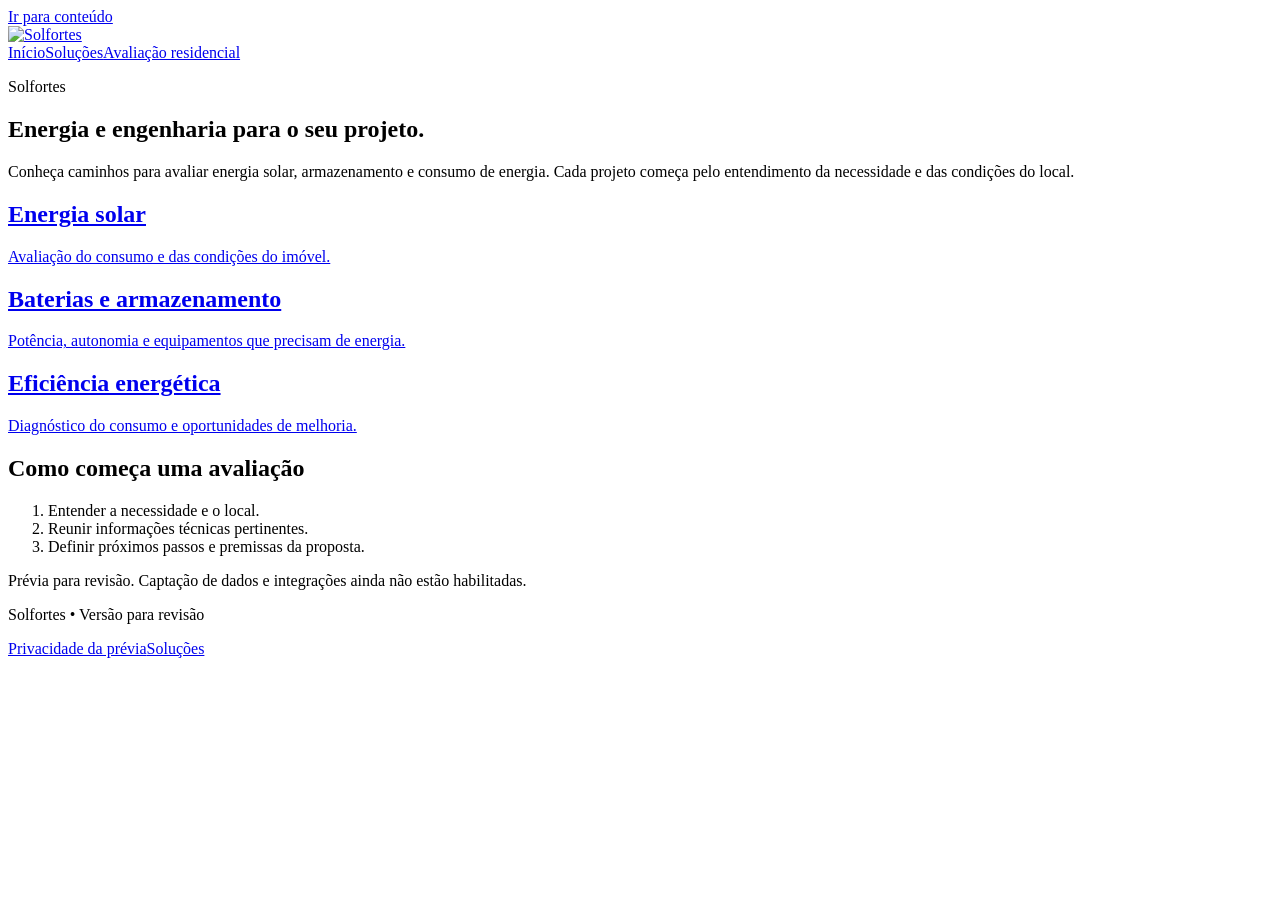
==== index.html @ df164887 "Publish sanitized static Solfortes evaluation preview" ====
<!doctype html><html lang="pt-BR"><head><meta charset="utf-8"><meta name="viewport" content="width=device-width,initial-scale=1"><meta name="robots" content="noindex,nofollow"><meta name="description" content="Conheça caminhos para avaliar energia solar, armazenamento e consumo de energia. Cada projeto começa pelo entendimento da necessidade e das condições do local."><meta http-equiv="Content-Security-Policy" content="default-src 'none'; img-src 'self' data:; style-src 'self'; script-src 'self'; connect-src 'none'; form-action 'none'; base-uri 'none'"><title>Energia e engenharia para o seu projeto. | Solfortes — prévia</title><link rel="stylesheet" href="/solfortes-preview/assets/style.css"><script defer src="/solfortes-preview/assets/webmcp-public.js"></script></head><body><a class="skip" href="#conteudo">Ir para conteúdo</a><header><div class="wrap"><a href="/solfortes-preview/" aria-label="Solfortes, início"><img class="logo" src="/solfortes-preview/assets/logo.png" alt="Solfortes" width="130" height="90"></a><nav aria-label="Navegação principal"><a href="/solfortes-preview/" aria-current="page">Início</a><a href="/solfortes-preview/solucoes/">Soluções</a><a href="/solfortes-preview/lp/solar-residencial/">Avaliação residencial</a></nav></div></header><main class="wrap" id="conteudo"><section class="intro"><p class="eyebrow">Solfortes</p><h1>Energia e engenharia para o seu projeto.</h1><p>Conheça caminhos para avaliar energia solar, armazenamento e consumo de energia. Cada projeto começa pelo entendimento da necessidade e das condições do local.</p></section><section aria-label="Soluções" class="cards"><a class="card" href="/solfortes-preview/solucoes/energia-solar/"><h2>Energia solar</h2><p>Avaliação do consumo e das condições do imóvel.</p></a><a class="card" href="/solfortes-preview/solucoes/baterias/"><h2>Baterias e armazenamento</h2><p>Potência, autonomia e equipamentos que precisam de energia.</p></a><a class="card" href="/solfortes-preview/solucoes/eficiencia-energetica/"><h2>Eficiência energética</h2><p>Diagnóstico do consumo e oportunidades de melhoria.</p></a></section><section><h2>Como começa uma avaliação</h2><ol><li>Entender a necessidade e o local.</li><li>Reunir informações técnicas pertinentes.</li><li>Definir próximos passos e premissas da proposta.</li></ol></section><p class="note">Prévia para revisão. Captação de dados e integrações ainda não estão habilitadas.</p></main><footer><div class="wrap"><p>Solfortes • Versão para revisão</p><a href="/solfortes-preview/privacidade/">Privacidade da prévia</a><a href="/solfortes-preview/solucoes/">Soluções</a></div></footer></body></html>
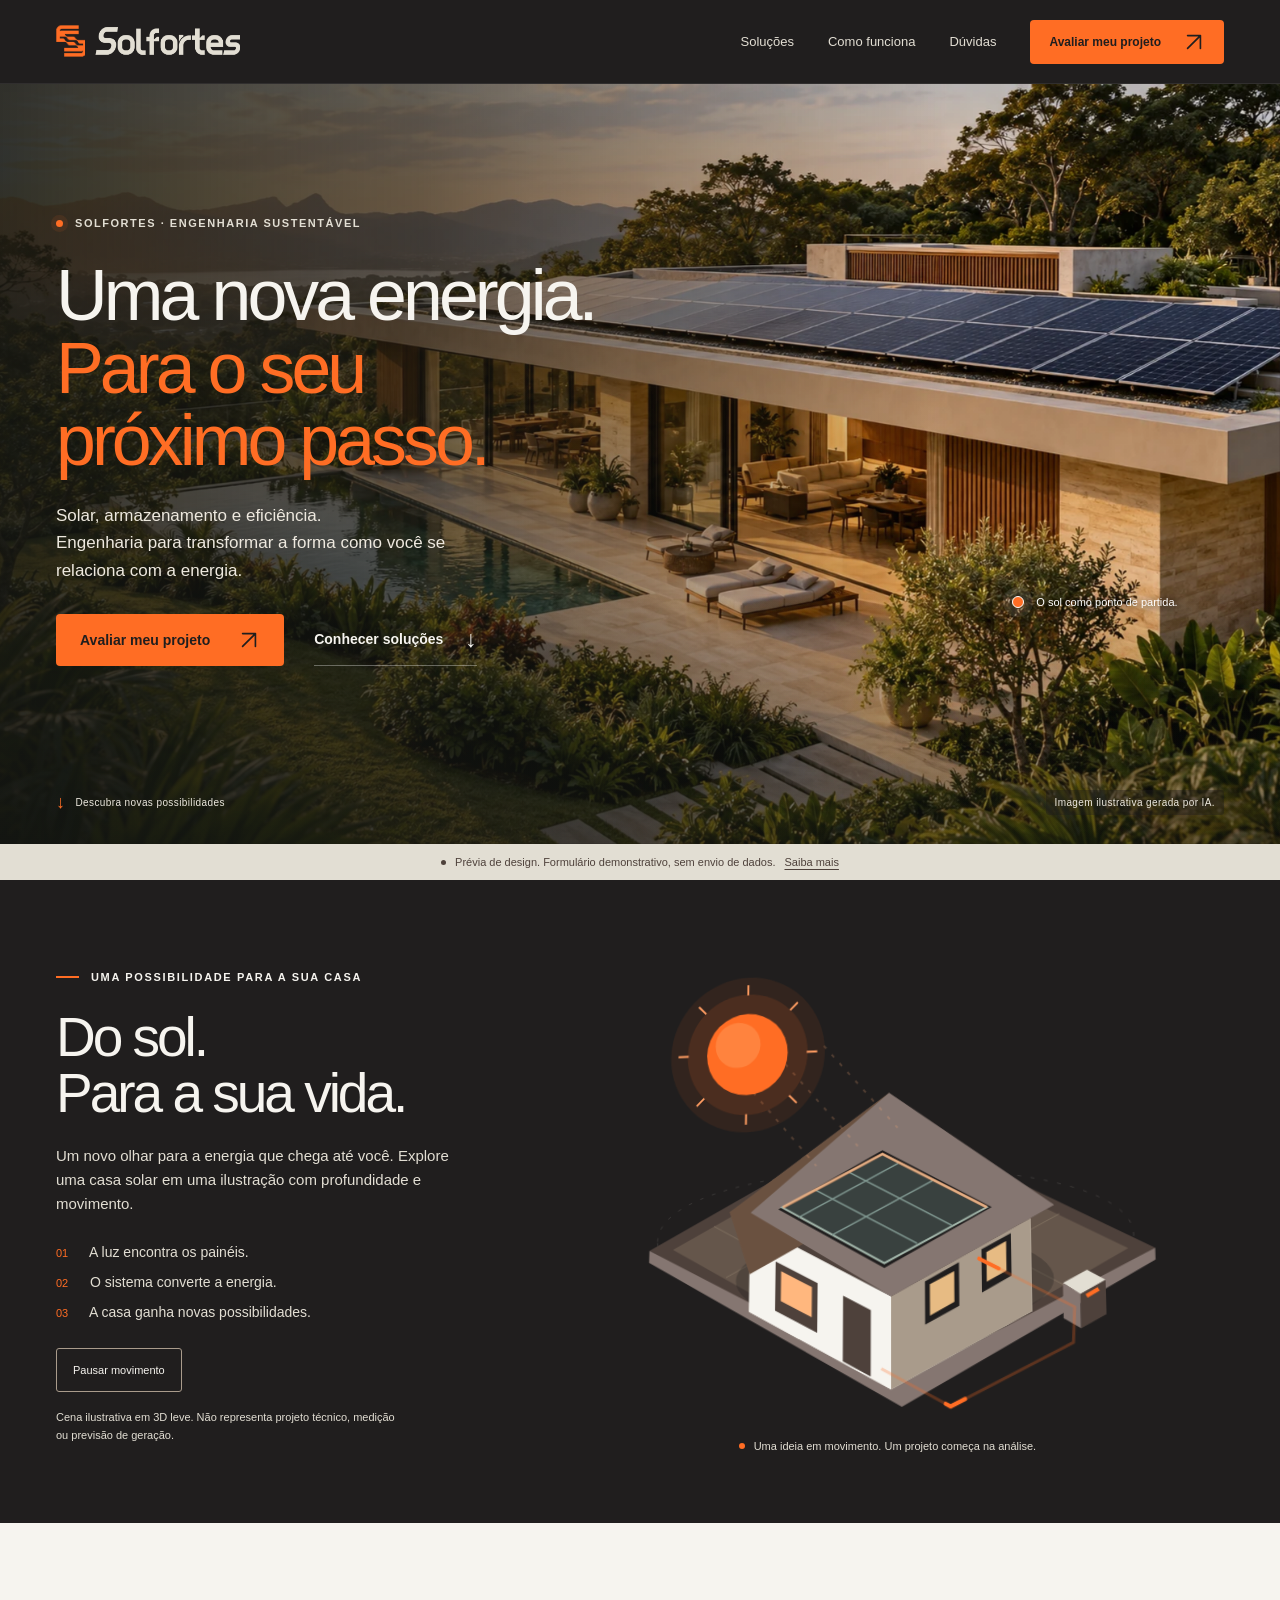
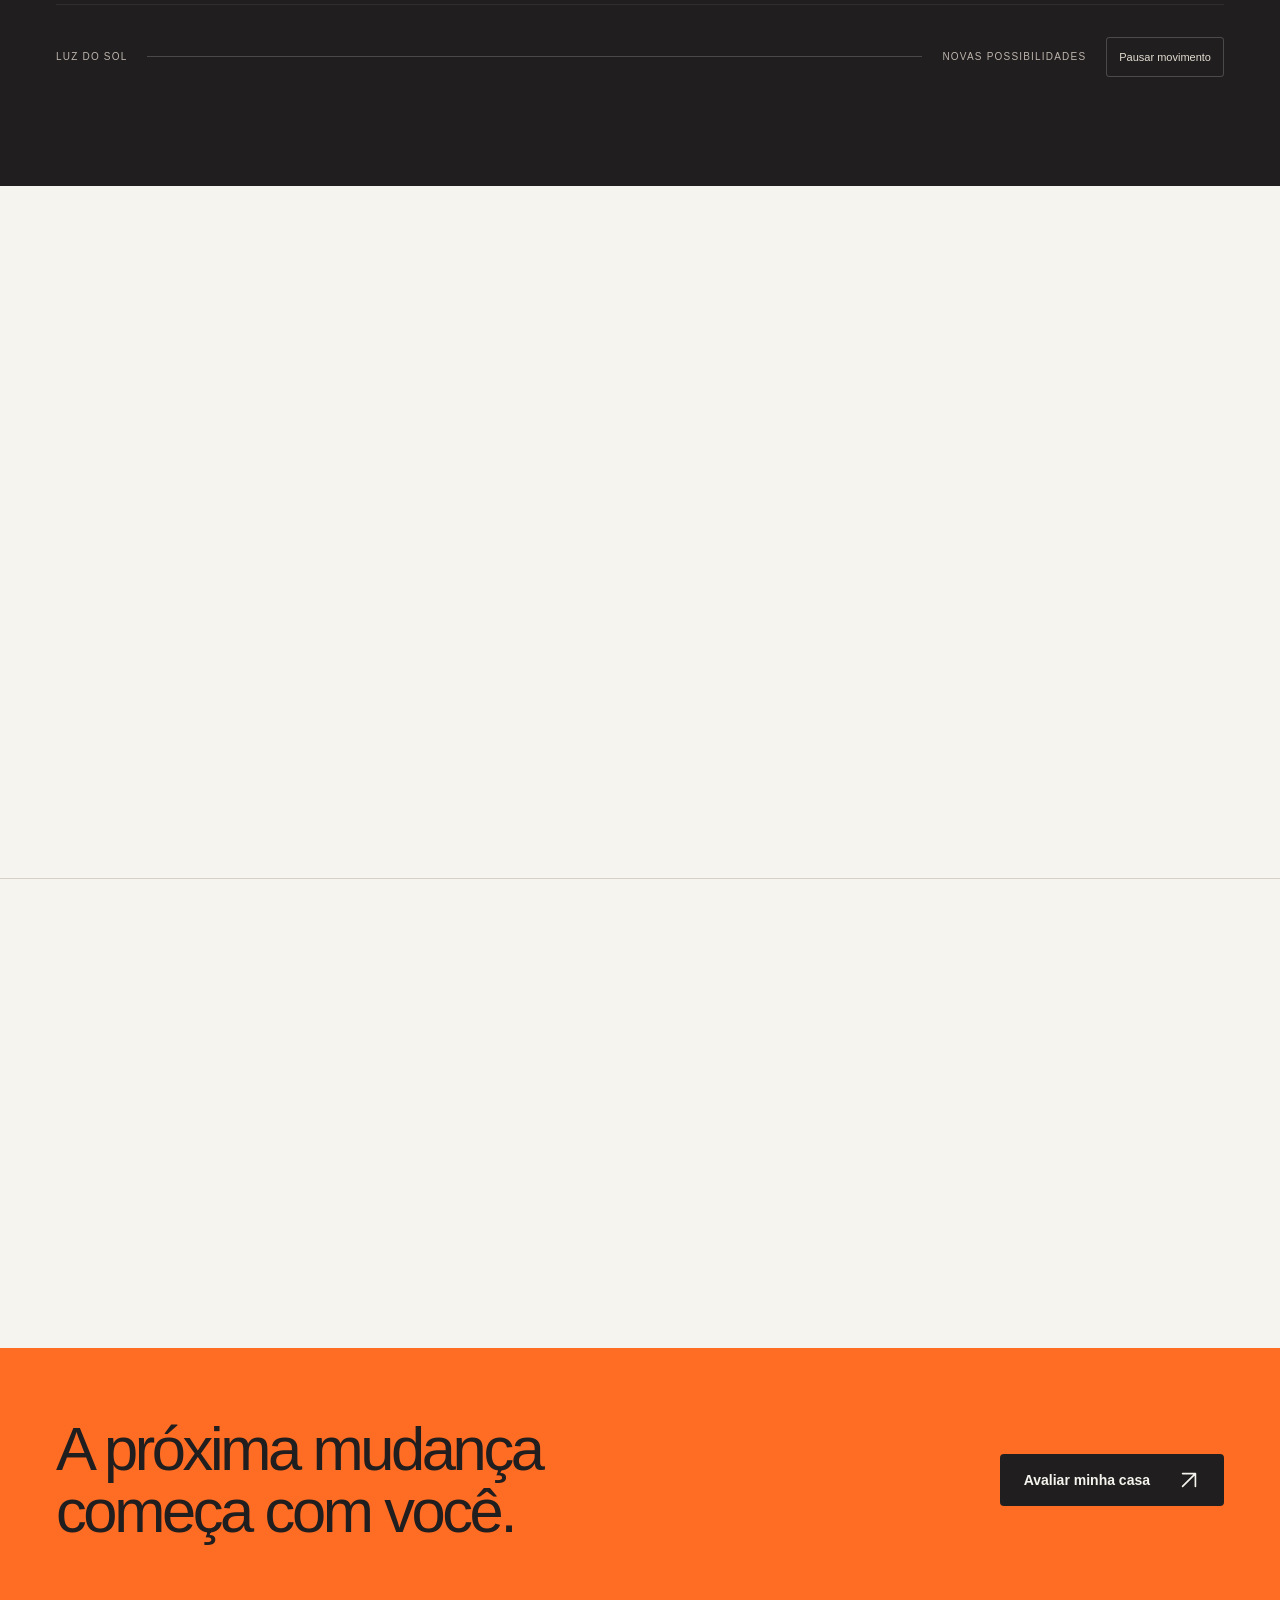
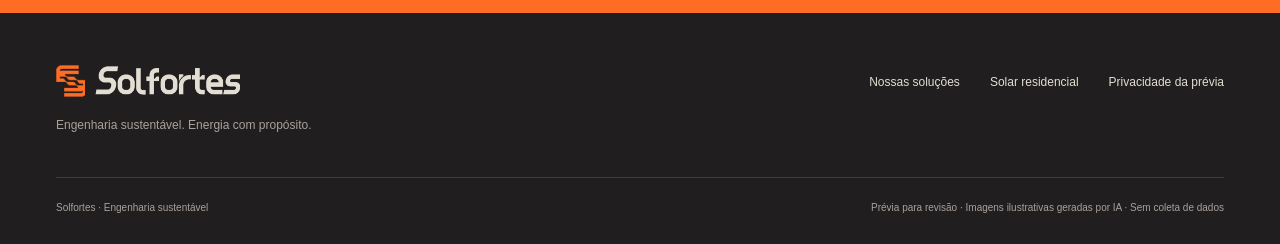
==== commit 86f1a7d2: "Publish audited Solfortes V2 static preview with 3D motion" ====
--- a/index.html
+++ b/index.html
@@ -1 +1,40 @@
-<!doctype html><html lang="pt-BR"><head><meta charset="utf-8"><meta name="viewport" content="width=device-width,initial-scale=1"><meta name="robots" content="noindex,nofollow"><meta name="description" content="Conheça caminhos para avaliar energia solar, armazenamento e consumo de energia. Cada projeto começa pelo entendimento da necessidade e das condições do local."><meta http-equiv="Content-Security-Policy" content="default-src 'none'; img-src 'self' data:; style-src 'self'; script-src 'self'; connect-src 'none'; form-action 'none'; base-uri 'none'"><title>Energia e engenharia para o seu projeto. | Solfortes — prévia</title><link rel="stylesheet" href="/solfortes-preview/assets/style.css"><script defer src="/solfortes-preview/assets/webmcp-public.js"></script></head><body><a class="skip" href="#conteudo">Ir para conteúdo</a><header><div class="wrap"><a href="/solfortes-preview/" aria-label="Solfortes, início"><img class="logo" src="/solfortes-preview/assets/logo.png" alt="Solfortes" width="130" height="90"></a><nav aria-label="Navegação principal"><a href="/solfortes-preview/" aria-current="page">Início</a><a href="/solfortes-preview/solucoes/">Soluções</a><a href="/solfortes-preview/lp/solar-residencial/">Avaliação residencial</a></nav></div></header><main class="wrap" id="conteudo"><section class="intro"><p class="eyebrow">Solfortes</p><h1>Energia e engenharia para o seu projeto.</h1><p>Conheça caminhos para avaliar energia solar, armazenamento e consumo de energia. Cada projeto começa pelo entendimento da necessidade e das condições do local.</p></section><section aria-label="Soluções" class="cards"><a class="card" href="/solfortes-preview/solucoes/energia-solar/"><h2>Energia solar</h2><p>Avaliação do consumo e das condições do imóvel.</p></a><a class="card" href="/solfortes-preview/solucoes/baterias/"><h2>Baterias e armazenamento</h2><p>Potência, autonomia e equipamentos que precisam de energia.</p></a><a class="card" href="/solfortes-preview/solucoes/eficiencia-energetica/"><h2>Eficiência energética</h2><p>Diagnóstico do consumo e oportunidades de melhoria.</p></a></section><section><h2>Como começa uma avaliação</h2><ol><li>Entender a necessidade e o local.</li><li>Reunir informações técnicas pertinentes.</li><li>Definir próximos passos e premissas da proposta.</li></ol></section><p class="note">Prévia para revisão. Captação de dados e integrações ainda não estão habilitadas.</p></main><footer><div class="wrap"><p>Solfortes • Versão para revisão</p><a href="/solfortes-preview/privacidade/">Privacidade da prévia</a><a href="/solfortes-preview/solucoes/">Soluções</a></div></footer></body></html>+<!doctype html><html lang="pt-BR"><head><meta charset="utf-8"><meta name="viewport" content="width=device-width,initial-scale=1"><meta name="robots" content="noindex,nofollow"><meta name="description" content="Energia solar, armazenamento e eficiência energética. Conheça a Solfortes e avalie o próximo passo para seu projeto."><meta http-equiv="Content-Security-Policy" content="default-src 'none'; img-src 'self' data:; style-src 'self'; script-src 'self'; connect-src 'none'; form-action 'none'; base-uri 'none'; object-src 'none'"><meta name="theme-color" content="#201e1e"><title>Solfortes | Uma nova energia para o seu próximo passo — prévia</title><link rel="stylesheet" href="./assets/style.css"><script defer src="./assets/site.js"></script><script defer src="./assets/webmcp-public.js"></script></head><body class="site-page"><a class="skip" href="#conteudo">Ir para conteúdo</a><header class="site-header"><div class="wrap nav-wrap"><a class="brand" href="./index.html" aria-label="Solfortes, início"><span class="brand-emblem" aria-hidden="true"><img src="./assets/logo.png" alt="" width="3512" height="2458"></span><span class="brand-word" aria-hidden="true"><img src="./assets/logo.png" alt="" width="3512" height="2458"></span></a><button class="menu-toggle" type="button" aria-label="Abrir menu" aria-expanded="false" aria-controls="main-nav"><span></span><span></span></button><nav class="main-nav" id="main-nav" aria-label="Navegação principal"><a href="./solucoes/index.html">Soluções</a><a href="./index.html#como-funciona">Como funciona</a><a href="./index.html#duvidas" data-hide-tablet>Dúvidas</a><a class="btn" href="./lp/solar-residencial/index.html">Avaliar meu projeto <svg class="arrow" width="22" height="22" viewBox="0 0 24 24" fill="none" stroke="currentColor" stroke-width="1.8" stroke-linecap="round" stroke-linejoin="round" aria-hidden="true" focusable="false"><path d="M5 19 19 5M5 5h14v14"/></svg></a></nav></div></header><main id="conteudo"><section class="hero"><img class="hero-photo" src="./assets/solar-home.webp" alt="Casa contemporânea com painéis solares no telhado em paisagem brasileira ao pôr do sol, imagem ilustrativa" width="1672" height="941" fetchpriority="high"><div class="wrap"><div class="hero-kicker">Solfortes · Engenharia sustentável</div><h1>Uma nova energia.<br><span class="orange">Para o seu<br>próximo passo.</span></h1><p class="lead">Solar, armazenamento e eficiência.<br>Engenharia para transformar a forma como você se relaciona com a energia.</p><div class="hero-actions"><a class="btn" href="./lp/solar-residencial/index.html">Avaliar meu projeto <svg class="arrow" width="22" height="22" viewBox="0 0 24 24" fill="none" stroke="currentColor" stroke-width="1.8" stroke-linecap="round" stroke-linejoin="round" aria-hidden="true" focusable="false"><path d="M5 19 19 5M5 5h14v14"/></svg></a><a class="text-link" href="#solucoes">Conhecer soluções <span class="arrow" aria-hidden="true">↓</span></a></div><div class="hero-meta"><span class="scroll-cue"><span aria-hidden="true">↓</span> Descubra novas possibilidades</span><span class="image-credit">Imagem ilustrativa gerada por IA.</span></div></div><div class="hero-marker" aria-hidden="true">O sol como ponto de partida.</div></section><div class="preview-strip"><i aria-hidden="true"></i> Prévia de design. Formulário demonstrativo, sem envio de dados. <a href="./privacidade/index.html">Saiba mais</a></div><section class="solar-experience" aria-labelledby="solar-title">
+ <div class="wrap solar-layout">
+  <div class="solar-story">
+   <p class="eyebrow">Uma possibilidade para a sua casa</p>
+   <h2 id="solar-title">Do sol.<br>Para a sua vida.</h2>
+   <p>Um novo olhar para a energia que chega até você. Explore uma casa solar em uma ilustração com profundidade e movimento.</p>
+   <ol class="solar-steps"><li><span>01</span> A luz encontra os painéis.</li><li><span>02</span> O sistema converte a energia.</li><li><span>03</span> A casa ganha novas possibilidades.</li></ol>
+   <button class="motion-toggle solar-toggle" type="button" aria-pressed="false">Pausar movimento</button>
+   <p class="solar-disclaimer">Cena ilustrativa em 3D leve. Não representa projeto técnico, medição ou previsão de geração.</p>
+  </div>
+  <figure class="solar-figure">
+   <div class="solar-stage" role="img" aria-label="Ilustração tridimensional de uma casa com painéis solares, sol e um percurso luminoso que representa energia. O movimento é decorativo.">
+    <div class="solar-world" aria-hidden="true">
+     <svg class="solar-layer solar-ground" viewBox="0 0 720 500" focusable="false"><path class="solar-orbit" d="M104 300C104 200 616 200 616 300S104 400 104 300Z"/><path fill="#4e413b" d="m95 310 260-141 282 145-262 148Z"/><path fill="#857671" d="m95 310 280 140 262-136v12L375 476 95 323Z"/><path fill="#65564b" d="m122 309 234-126 254 131-235 133Z"/><path fill="none" stroke="#a5947b" stroke-width="1" opacity=".4" d="m168 284 253 136m-191-170 254 136m-191-170 253 136M183 340l234-126m-172 157 234-126m-172 158 234-126"/><ellipse fill="#201e1e" opacity=".3" cx="364" cy="344" rx="170" ry="54"/></svg>
+     <svg class="solar-layer solar-house" viewBox="0 0 720 500" focusable="false">
+      <path fill="#e2ded3" d="m219 275 148-78 145 77v105l-143 78-150-79Z"/>
+      <path fill="#a99b8b" d="m369 352 143-78v105l-143 78Z"/>
+      <path fill="#f6f4ef" d="m219 275 150 77v105l-150-79Z"/>
+      <path fill="#4e413b" d="m196 273 171-123 169 122-167 91Z"/>
+      <path fill="#6a5140" d="m196 273 171-123 0 109-148 80Z"/>
+      <path fill="#857671" d="m367 150 169 122-167 91-150-89Z"/>
+      <path fill="#201e1e" d="m249 271 111-60 113 62-111 61Z"/>
+      <path fill="#39413f" stroke="#a5b9ad" stroke-width="2" d="m253 269 107-54 108 58-106 56Z"/>
+      <path fill="none" stroke="#809891" stroke-width="1.5" d="m288 251 108 58m-72-76 108 58m-125 8 106-55m-142 36 106-55"/>
+      <path class="solar-panel-glint" fill="none" stroke="#ffab75" stroke-width="3" d="m254 269 106-54 108 58"/>
+      <path fill="#4e413b" d="m247 326 45 23v51l-45-23Z"/><path fill="#ffb77e" d="m253 336 33 17v31l-33-17Z"/>
+      <path fill="#4e413b" d="m319 362 29 15v67l-29-15Z"/>
+      <path fill="#201e1e" d="m404 348 35-19v44l-35 19Z"/><path fill="#e7bb83" d="m409 351 25-13v31l-25 14Z"/>
+      <path fill="#201e1e" d="m462 316 30-16v43l-30 17Z"/><path fill="#e7bb83" d="m467 319 20-11v30l-20 11Z"/>
+      <path fill="#e2ded3" d="m543 351 24-13 18 10-25 14Z"/><path fill="#857671" d="m543 351 17 11v34l-17-10Z"/><path fill="#4e413b" d="m560 362 25-14v34l-25 14Z"/><path stroke="#ff6d24" stroke-width="4" d="m566 364 12-7"/>
+     </svg>
+     <svg class="solar-layer solar-energy" viewBox="0 0 720 500" focusable="false"><path class="solar-wire" d="M460 326 554 375 552 410 430 473 360 436"/><path class="solar-current" d="M460 326 554 375 552 410 430 473 360 436"/><path class="solar-sunbeam" d="m213 136 78 91m-35-111 79 91m-37-109 79 91"/></svg>
+     <svg class="solar-layer solar-sun" viewBox="0 0 720 500" focusable="false"><g class="solar-sun-disc"><circle fill="#ff6d24" opacity=".08" cx="226" cy="115" r="82"/><circle fill="#ff6d24" opacity=".12" cx="226" cy="115" r="64"/><circle fill="#ff6d24" cx="226" cy="115" r="43"/><circle fill="#ffb57a" cx="216" cy="105" r="24" opacity=".3"/><path stroke="#ff9c61" stroke-width="2" d="M226 52V41m0 148v-11m63-63h11m-148 0h11m18-45-8-8m106 106-8-8m0-90 8-8M181 160l-8 8"/></g></svg>
+    </div>
+   </div>
+   <figcaption><span class="solar-live-dot" aria-hidden="true"></span> Uma ideia em movimento. Um projeto começa na análise.</figcaption>
+  </figure>
+ </div>
+</section>
+<section class="section" id="solucoes"><div class="wrap"><div class="section-heading reveal"><div><p class="eyebrow">Soluções Solfortes</p><h2 class="section-title">Sua energia.<br>Mais possibilidades.</h2></div><p>Geração, armazenamento e uso consciente. Encontre o ponto de partida para o seu projeto.</p></div><div class="solutions-layout"><div class="solution-list reveal"><details class="solution-item" open><summary><span class="solution-num">01</span><h3>Energia solar</h3><span class="toggle" aria-hidden="true">+</span></summary><div class="solution-content"><p>Transforme a luz do sol em uma possibilidade para o seu imóvel. Tudo começa pela análise do consumo e das condições do local.</p><a class="text-link" href="./solucoes/energia-solar/index.html">Explorar energia solar <svg class="arrow" width="22" height="22" viewBox="0 0 24 24" fill="none" stroke="currentColor" stroke-width="1.8" stroke-linecap="round" stroke-linejoin="round" aria-hidden="true" focusable="false"><path d="M5 19 19 5M5 5h14v14"/></svg></a></div></details><details class="solution-item"><summary><span class="solution-num">02</span><h3>Baterias e armazenamento</h3><span class="toggle" aria-hidden="true">+</span></summary><div class="solution-content"><p>Entenda as opções para armazenar energia. Potência, equipamentos e autonomia desejada orientam a avaliação.</p><a class="text-link" href="./solucoes/baterias/index.html">Explorar armazenamento <svg class="arrow" width="22" height="22" viewBox="0 0 24 24" fill="none" stroke="currentColor" stroke-width="1.8" stroke-linecap="round" stroke-linejoin="round" aria-hidden="true" focusable="false"><path d="M5 19 19 5M5 5h14v14"/></svg></a></div></details><details class="solution-item"><summary><span class="solution-num">03</span><h3>Eficiência energética</h3><span class="toggle" aria-hidden="true">+</span></summary><div class="solution-content"><p>Enxergue melhor como a energia é usada. Dados, equipamentos e rotina ajudam a identificar oportunidades de melhoria.</p><a class="text-link" href="./solucoes/eficiencia-energetica/index.html">Explorar eficiência <svg class="arrow" width="22" height="22" viewBox="0 0 24 24" fill="none" stroke="currentColor" stroke-width="1.8" stroke-linecap="round" stroke-linejoin="round" aria-hidden="true" focusable="false"><path d="M5 19 19 5M5 5h14v14"/></svg></a></div></details></div><figure class="solution-visual reveal"><img src="./assets/solar-detail.webp" width="1536" height="1024" alt="Detalhe ilustrativo de módulos fotovoltaicos recebendo luz do sol" loading="lazy"><span class="visual-annotation">Tecnologia em cada detalhe</span><figcaption class="visual-caption"><small>Da luz à eletricidade</small><strong>O potencial está na conexão.</strong><span>Imagem ilustrativa gerada por IA.</span></figcaption></figure></div></div></section><section class="section process-section" id="como-funciona"><div class="wrap"><div class="section-heading reveal"><div><p class="eyebrow">O caminho do seu projeto</p><h2 class="section-title">Energia é técnica.<br>E também é confiança.</h2></div><p>Uma boa solução começa antes da instalação: começa nas perguntas certas.</p></div><div class="process-grid"><article class="process-step reveal"><div class="process-num"><span>01</span><svg viewBox="0 0 32 32" aria-hidden="true"><circle cx="16" cy="16" r="5"/><path d="M16 2v5m0 18v5M2 16h5m18 0h5M6 6l4 4m12 12 4 4M6 26l4-4M22 10l4-4"/></svg></div><h3>Primeiro, a sua realidade.</h3><p>Consumo, rotina e planos para o imóvel. O ponto de partida é entender a energia que você precisa.</p></article><article class="process-step reveal"><div class="process-num"><span>02</span><svg viewBox="0 0 32 32" aria-hidden="true"><path d="M6 6h20l4 17H2L6 6ZM5 12h22M4 18h24M13 6l-1 17M19 6l1 17M16 23v6m-7 0h14"/></svg></div><h3>Depois, a análise técnica.</h3><p>Telhado, espaço e condições elétricas orientam o estudo de uma solução adequada.</p></article><article class="process-step reveal"><div class="process-num"><span>03</span><svg viewBox="0 0 32 32" aria-hidden="true"><path d="m3 15 13-11 13 11M6 13v16h20V13M13 29V18h6v11"/></svg></div><h3>Uma decisão bem informada.</h3><p>Escopo, premissas e próximos passos claros para você avaliar a proposta.</p></article></div><div class="energy-flow" aria-label="Da luz do sol à energia para sua vida"><span class="flow-label">Luz do sol</span><span class="flow-track" aria-hidden="true"></span><span class="flow-label">Novas possibilidades</span><button class="motion-toggle" type="button" aria-pressed="false">Pausar movimento</button></div></div></section><section class="section"><div class="wrap perspective"><figure class="perspective-photo reveal"><img src="./assets/solar-home.webp" width="1672" height="941" alt="Casa contemporânea com painéis solares integrados ao telhado, imagem ilustrativa" loading="lazy"><figcaption class="credit">Imagem ilustrativa gerada por IA.</figcaption></figure><div class="perspective-copy reveal"><p class="eyebrow">Energia para a sua rotina</p><h2>Seu projeto tem<br>um lugar.<br>A sua vida.</h2><p>Uma casa que muda. Novos equipamentos. Outra forma de pensar o consumo. A escolha da sua energia precisa acompanhar o seu momento.</p><div class="principles"><span>Seu consumo</span><span>Seu imóvel</span><span>Suas prioridades</span></div><a class="text-link" href="./lp/solar-residencial/index.html">Conhecer a avaliação residencial <svg class="arrow" width="22" height="22" viewBox="0 0 24 24" fill="none" stroke="currentColor" stroke-width="1.8" stroke-linecap="round" stroke-linejoin="round" aria-hidden="true" focusable="false"><path d="M5 19 19 5M5 5h14v14"/></svg></a></div></div></section><section class="faq-section" id="duvidas"><div class="wrap faq-layout"><div class="faq-intro reveal"><p class="eyebrow">Antes de começar</p><h2>Boas perguntas.<br>Escolhas melhores.</h2><p>Entenda os primeiros passos para avaliar energia solar.</p></div><div class="reveal"><details class="faq-item"><summary>Quanto posso economizar?</summary><p>A estimativa depende do seu consumo, das condições do imóvel, da tarifa e do projeto. A avaliação deve apresentar premissas claras e específicas para o seu caso.</p></details><details class="faq-item"><summary>Preciso saber quantas placas instalar?</summary><p>Não. A quantidade de módulos deve ser definida a partir do consumo e da análise técnica do local. Você pode começar contando sua necessidade.</p></details><details class="faq-item"><summary>Preciso enviar minha conta de energia agora?</summary><p>Não nesta prévia. Em uma avaliação real, a equipe orientará o envio das informações pelo canal adequado. Não informe dados pessoais reais no formulário demonstrativo.</p></details><details class="faq-item"><summary>A Solfortes atende minha cidade?</summary><p>O município do imóvel é uma das informações usadas para verificar a disponibilidade de atendimento. Esta prévia não confirma cobertura nem recebe solicitações.</p></details></div></div></section><section class="cta-section"><div class="wrap cta-inner"><h2>A próxima mudança<br>começa com você.</h2><a class="btn btn-dark" href="./lp/solar-residencial/index.html">Avaliar minha casa <svg class="arrow" width="22" height="22" viewBox="0 0 24 24" fill="none" stroke="currentColor" stroke-width="1.8" stroke-linecap="round" stroke-linejoin="round" aria-hidden="true" focusable="false"><path d="M5 19 19 5M5 5h14v14"/></svg></a></div></section></main><footer class="site-footer"><div class="wrap"><div class="footer-main"><div><a class="brand" href="./index.html" aria-label="Solfortes, início"><span class="brand-emblem" aria-hidden="true"><img src="./assets/logo.png" alt="" width="3512" height="2458"></span><span class="brand-word" aria-hidden="true"><img src="./assets/logo.png" alt="" width="3512" height="2458"></span></a><p class="footer-caption">Engenharia sustentável. Energia com propósito.</p></div><nav class="footer-links" aria-label="Navegação do rodapé"><a href="./solucoes/index.html">Nossas soluções</a><a href="./lp/solar-residencial/index.html">Solar residencial</a><a href="./privacidade/index.html">Privacidade da prévia</a></nav></div><div class="footer-bottom"><p>Solfortes · Engenharia sustentável</p><span>Prévia para revisão · Imagens ilustrativas geradas por IA · Sem coleta de dados</span></div></div></footer></body></html>
--- a/assets/style.css
+++ b/assets/style.css
@@ -0,0 +1,33 @@
+:root{--orange:#ff6d24;--brown:#4e413b;--taupe:#857671;--sand:#e2ded3;--ink:#201e1e;--paper:#f6f4ef;--line:#d6d1c7;--muted:#655d58;--ease:cubic-bezier(.22,1,.36,1)}
+*{box-sizing:border-box}html{scroll-behavior:smooth;scroll-padding-top:100px}body{margin:0;color:var(--ink);background:var(--paper);font-family:Arial,Helvetica,sans-serif;-webkit-font-smoothing:antialiased}button,input,select,textarea{font:inherit}button,a{-webkit-tap-highlight-color:transparent}a{color:inherit}a,button,input,select,textarea,summary{outline-offset:5px}a:focus-visible,button:focus-visible,summary:focus-visible{outline:3px solid var(--orange)}img{max-width:100%;display:block}button{cursor:pointer}h1,h2,h3,p,figure{margin:0}h1,h2,h3{font-weight:500}h1,h2{letter-spacing:-.055em;line-height:1.02}p{line-height:1.6}button{color:inherit}svg{display:block}::selection{background:var(--orange);color:var(--ink)}[hidden]{display:none!important}.wrap{width:min(1320px,calc(100% - 112px));margin:auto}.skip{position:fixed;left:20px;top:-80px;z-index:1000;padding:15px 25px;background:var(--orange)}.skip:focus{top:15px}.eyebrow{font-size:11px;font-weight:700;letter-spacing:.15em;text-transform:uppercase;display:flex;align-items:center;gap:12px}.eyebrow:before{content:'';width:23px;height:2px;background:var(--orange)}.section-title{font-size:clamp(38px,4.4vw,64px)}.body-copy{color:var(--muted);font-size:17px}.orange{color:var(--orange)}.arrow{display:inline-flex;font-size:23px;font-weight:400;line-height:1;transition:transform .2s}.btn{min-height:52px;padding:0 23px;display:inline-flex;align-items:center;justify-content:space-between;gap:28px;text-decoration:none;border:1px solid transparent;border-radius:4px;background:var(--orange);color:var(--ink);font-size:14px;font-weight:700;transition:background .2s,transform .2s,box-shadow .2s}.btn:hover{background:#ff8040;box-shadow:0 6px 20px #0002;transform:translateY(-2px)}.btn:hover .arrow{transform:translate(3px,-3px)}.btn-light{background:var(--paper);color:var(--ink)}.btn-dark{background:var(--ink);color:var(--paper)}.btn-dark:hover{background:var(--brown)}.text-link{display:inline-flex;align-items:center;gap:22px;text-decoration:none;padding:14px 0;border-bottom:1px solid currentColor;font-size:14px;font-weight:600}.text-link:hover .arrow{transform:translateX(5px)}
+.site-header{height:84px;background:var(--ink);color:var(--sand);position:relative;z-index:50;border-bottom:1px solid #ffffff12}.nav-wrap{height:100%;display:flex;align-items:center;justify-content:space-between;gap:32px}.brand{display:flex;align-items:center;gap:9px;text-decoration:none;flex:none}.brand-emblem,.brand-word{position:relative;overflow:hidden;display:block}.brand-emblem{width:29px;height:33px}.brand-emblem img{position:absolute;width:190px;max-width:none;height:auto;left:-80px;top:-28px}.brand-word{width:146px;height:32px}.brand-word img{position:absolute;width:237px;max-width:none;height:auto;left:-44px;top:-79px}.main-nav{display:flex;align-items:center;gap:34px}.main-nav>a{font-size:13px;text-decoration:none;position:relative;padding:12px 0;white-space:nowrap}.main-nav>a:not(.btn):after{content:'';position:absolute;bottom:5px;height:1px;width:0;background:var(--orange);left:0;transition:width .2s}.main-nav>a:hover:after{width:100%}.main-nav .btn{min-height:44px;padding:0 18px;gap:22px;font-size:12px}.menu-toggle{display:none;background:none;border:1px solid #ffffff30;border-radius:4px;width:44px;height:44px;align-items:center;justify-content:center;flex-direction:column;gap:6px}.menu-toggle span{display:block;width:19px;height:1px;background:var(--sand)}
+.hero{position:relative;min-height:650px;height:min(760px,calc(100svh - 84px));isolation:isolate;overflow:hidden;color:var(--paper);background:var(--ink)}.hero-photo{position:absolute;inset:0;width:100%;height:100%;object-fit:cover;object-position:center 45%;z-index:-3;animation:photo-enter 1.5s var(--ease) both}.hero:after{content:'';position:absolute;inset:0;z-index:-2;background:linear-gradient(90deg,rgba(20,22,18,.88) 0%,rgba(20,22,18,.64) 33%,rgba(20,22,18,.05) 74%),linear-gradient(0deg,rgba(20,22,18,.56),transparent 33%)}.hero .wrap{height:100%;position:relative;display:flex;flex-direction:column;justify-content:center;padding-bottom:45px}.hero-kicker{font-size:11px;letter-spacing:.14em;font-weight:700;text-transform:uppercase;display:flex;gap:12px;align-items:center;color:var(--sand);margin-bottom:30px}.hero-kicker:before{content:'';width:7px;height:7px;background:var(--orange);border-radius:50%;box-shadow:0 0 0 5px #ff6d2418}.hero h1{font-size:clamp(52px,5.6vw,84px);max-width:660px;line-height:1.01;animation:rise .7s var(--ease) both}.hero h1 .orange{display:block}.hero .lead{font-size:17px;line-height:1.6;max-width:395px;color:#eee9df;margin-top:26px;animation:rise .7s .12s var(--ease) both}.hero-actions{display:flex;align-items:center;gap:30px;margin-top:30px;animation:rise .7s .22s var(--ease) both}.hero-actions .text-link{border-bottom-color:#ffffff55;color:#f6f4ef}.hero-meta{position:absolute;bottom:29px;left:0;right:0;display:flex;justify-content:space-between;align-items:center;font-size:10px;letter-spacing:.04em;color:#ede9df}.hero-meta .image-credit{background:#201e1e65;padding:7px 9px;border-radius:3px}.scroll-cue{display:flex;gap:10px;align-items:center}.scroll-cue span{font-size:18px;color:var(--orange)}.hero-marker{position:absolute;right:8%;bottom:31%;display:flex;align-items:center;gap:12px;font-size:11px;color:#fff;text-shadow:0 1px 8px #000}.hero-marker:before{content:'';height:10px;width:10px;border:1px solid #fff;background:var(--orange);border-radius:50%;box-shadow:0 0 0 9px #ffffff18}.preview-strip{background:var(--sand);font-size:11px;color:var(--brown);display:flex;align-items:center;justify-content:center;gap:9px;padding:12px 20px;text-align:center}.preview-strip i{width:5px;height:5px;background:var(--brown);border-radius:50%;flex:none}.preview-strip a{text-underline-offset:3px}
+.section{padding:110px 0}.section-heading{display:flex;align-items:flex-end;justify-content:space-between;gap:60px;margin-bottom:56px}.section-heading .eyebrow{margin-bottom:22px}.section-heading p{max-width:330px;font-size:16px;color:var(--muted);padding-bottom:5px}.solutions-layout{display:grid;grid-template-columns:1fr 1.04fr;gap:86px;align-items:center}.solution-list{border-top:1px solid var(--line)}.solution-item{border-bottom:1px solid var(--line)}.solution-item summary{list-style:none;display:flex;align-items:center;padding:25px 0;gap:22px;cursor:pointer}.solution-item summary::-webkit-details-marker{display:none}.solution-num{font-size:11px;color:var(--muted);letter-spacing:.06em}.solution-item h3{font-size:28px;letter-spacing:-.035em}.solution-item summary .toggle{font-size:25px;margin-left:auto;color:var(--brown);width:35px;height:35px;display:flex;align-items:center;justify-content:center;transition:transform .2s}.solution-item[open] summary .toggle{transform:rotate(45deg);color:var(--orange)}.solution-item[open] .solution-num{color:var(--brown)}.solution-content{padding:0 40px 26px}.solution-content p{font-size:15px;color:var(--muted);max-width:350px}.solution-content .text-link{padding-bottom:8px;font-size:13px;margin-top:11px}.solution-visual{position:relative;aspect-ratio:1/1.05;border-radius:5px;overflow:hidden;background:var(--ink)}.solution-visual>img{height:100%;width:100%;object-fit:cover;transition:transform .8s var(--ease)}.solution-visual:hover>img{transform:scale(1.035)}.solution-visual:after{content:'';position:absolute;inset:40% 0 0;background:linear-gradient(transparent,#201e1edb);pointer-events:none}.visual-caption{position:absolute;bottom:27px;left:28px;right:28px;color:var(--paper);z-index:2}.visual-caption small{font-size:10px;letter-spacing:.08em;text-transform:uppercase}.visual-caption strong{display:block;font-weight:500;font-size:26px;letter-spacing:-.035em;margin:8px 0}.visual-caption span{font-size:10px;color:var(--sand)}.visual-annotation{position:absolute;top:25px;left:25px;z-index:2;color:var(--paper);font-size:10px;letter-spacing:.1em;text-transform:uppercase;display:flex;align-items:center;gap:9px}.visual-annotation:before{content:'';height:7px;width:7px;background:var(--orange);border-radius:50%}
+.process-section{background:var(--ink);color:var(--paper);position:relative;overflow:hidden}.process-section .section-heading{margin-bottom:74px}.process-section .section-heading p{color:#bdb5ae}.process-grid{display:grid;grid-template-columns:repeat(3,1fr);gap:48px}.process-step{border-top:1px solid #ffffff28;padding-top:24px}.process-num{font-size:13px;color:var(--orange);letter-spacing:.08em;display:flex;justify-content:space-between;align-items:center;margin-bottom:45px}.process-num svg{width:28px;height:28px;stroke:var(--sand);stroke-width:1.2;fill:none}.process-step h3{font-size:25px;letter-spacing:-.035em;margin-bottom:18px}.process-step p{color:#bdb5ae;font-size:15px;max-width:300px}.energy-flow{height:72px;display:flex;align-items:center;gap:20px;margin-top:64px;border-top:1px solid #ffffff12;padding-top:33px}.energy-flow .flow-label{font-size:10px;text-transform:uppercase;letter-spacing:.12em;color:#bdb5ae;white-space:nowrap}.flow-track{position:relative;flex:1;height:1px;background:#ffffff30;overflow:hidden}.flow-track:before{content:'';position:absolute;top:0;width:18%;height:1px;left:-20%;background:var(--orange);animation:energy 4s ease-in-out infinite}.motion-toggle{background:none;border:1px solid #ffffff32;color:var(--sand);font-size:11px;padding:9px 12px;border-radius:3px;min-height:40px}.motion-paused *{animation-play-state:paused!important}.motion-paused .flow-track:before{left:41%}.perspective{display:grid;grid-template-columns:1.1fr 1fr;align-items:center;gap:86px}.perspective-photo{position:relative;overflow:hidden;border-radius:5px;aspect-ratio:1.2}.perspective-photo img{width:100%;height:100%;object-fit:cover;object-position:68%}.perspective-photo .credit{position:absolute;bottom:14px;left:18px;font-size:10px;background:#201e1e99;color:#f6f4ef;padding:5px 8px;border-radius:3px}.perspective-copy .eyebrow{margin-bottom:25px}.perspective-copy h2{font-size:clamp(36px,4vw,55px);margin-bottom:26px}.perspective-copy p{font-size:16px;color:var(--muted);max-width:420px}.perspective-copy .text-link{margin-top:22px}.principles{display:flex;flex-wrap:wrap;gap:10px 20px;margin-top:28px;font-size:12px;color:var(--brown)}.principles span:before{content:'✓';color:var(--brown);margin-right:7px}.faq-section{padding:95px 0;border-top:1px solid var(--line)}.faq-layout{display:grid;grid-template-columns:.8fr 1.2fr;gap:90px}.faq-intro .eyebrow{margin-bottom:20px}.faq-intro h2{font-size:50px}.faq-intro p{color:var(--muted);max-width:280px;margin-top:22px;font-size:15px}.faq-item{border-bottom:1px solid var(--line)}.faq-item:first-child{border-top:1px solid var(--line)}.faq-item summary{list-style:none;padding:23px 45px 23px 0;font-size:16px;cursor:pointer;position:relative;line-height:1.4}.faq-item summary::-webkit-details-marker{display:none}.faq-item summary:after{content:'+';position:absolute;right:4px;top:20px;font-size:24px;font-weight:400;transition:transform .2s}.faq-item[open] summary:after{transform:rotate(45deg);color:var(--brown)}.faq-item p{padding:0 38px 24px 0;font-size:15px;color:var(--muted)}.cta-section{background:var(--orange);padding:70px 0}.cta-inner{display:flex;align-items:center;justify-content:space-between;gap:50px}.cta-inner h2{font-size:clamp(36px,4.8vw,66px);max-width:700px}.cta-inner .btn{flex:none}.site-footer{padding:52px 0 28px;background:var(--ink);color:var(--sand)}.footer-main{display:flex;justify-content:space-between;align-items:flex-start;gap:30px;padding-bottom:42px}.footer-caption{font-size:12px;margin-top:18px;color:#aaa19b}.footer-links{display:flex;gap:30px;flex-wrap:wrap;font-size:12px}.footer-links a{padding:10px 0;text-decoration:none}.footer-links a:hover{text-decoration:underline}.footer-bottom{border-top:1px solid #ffffff20;padding-top:22px;display:flex;gap:25px;justify-content:space-between;font-size:10px;color:#aaa19b;line-height:1.5}.reveal{opacity:1;transform:none}.js-reveal .reveal:not(.in-view){opacity:0;transform:translateY(22px)}.js-reveal .reveal{transition:opacity .6s var(--ease),transform .6s var(--ease)}
+/* Residential landing page */
+.lp-header .nav-wrap{justify-content:space-between}.lp-header .header-label{font-size:11px;letter-spacing:.08em;color:#c5bdb7}.back-link{font-size:12px;text-decoration:none;display:flex;gap:10px;align-items:center}.lp-hero{padding:42px 0 48px;background:var(--paper);position:relative;overflow:hidden}.lp-grid{display:grid;grid-template-columns:1fr .85fr;gap:82px;align-items:start}.lp-copy{padding-top:15px}.lp-copy .eyebrow{margin-bottom:24px}.lp-copy h1{font-size:clamp(47px,4.9vw,69px);max-width:570px}.lp-copy h1 span{color:var(--brown)}.lp-copy .lead{font-size:16px;color:var(--muted);max-width:400px;margin-top:23px}.lp-hero-photo{position:relative;margin-top:28px;height:238px;border-radius:4px;overflow:hidden}.lp-hero-photo img{width:100%;height:100%;object-fit:cover;object-position:67% 45%;animation:photo-enter 1.5s var(--ease) both}.lp-hero-photo .credit{position:absolute;bottom:11px;right:12px;font-size:9px;background:#201e1e99;color:white;padding:5px 7px;border-radius:3px}.lp-photo-label{position:absolute;left:20px;bottom:20px;color:white;font-size:13px;text-shadow:0 1px 7px #000;display:flex;align-items:center;gap:8px}.lp-photo-label:before{content:'';width:6px;height:6px;background:var(--orange);border-radius:50%}.mobile-hero-cta{display:none}.form-panel{background:white;border:1px solid #e6e1d9;border-radius:7px;padding:27px 30px 25px;box-shadow:0 16px 45px #4e413b09;scroll-margin-top:25px;position:relative}.form-panel:before{content:'';height:3px;background:var(--orange);position:absolute;top:-1px;left:30px;width:48px}.form-head{display:flex;justify-content:space-between;align-items:center;gap:15px}.form-head h2{font-size:27px;letter-spacing:-.045em}.form-tag{font-size:9px;text-transform:uppercase;letter-spacing:.06em;border:1px solid #d9d2c8;border-radius:3px;padding:5px 7px;color:var(--brown)}.form-intro{color:var(--muted);font-size:12px;line-height:1.5;margin-top:9px;margin-bottom:19px;max-width:350px}.form-grid{display:grid;grid-template-columns:1fr 1fr;gap:13px 15px}.field{min-width:0}.field-full{grid-column:1/-1}.field-city{display:grid;grid-template-columns:1fr 90px;gap:15px}.field label{display:block;font-size:11px;font-weight:600;margin-bottom:7px;color:var(--brown)}input,select,textarea{width:100%;min-height:43px;color:var(--ink);background:#fcfbf9;border:1px solid #d6d1c7;border-radius:3px;padding:10px 12px;font-size:13px;transition:border-color .2s,box-shadow .2s}input:focus,select:focus,textarea:focus{outline:2px solid #ff6d2466;outline-offset:1px;border-color:var(--orange)}select{padding-right:7px}textarea{resize:vertical}input[aria-invalid=true],select[aria-invalid=true],textarea[aria-invalid=true]{border-color:#a52718;background:#fff6f3}.error{display:block;font-size:11px;line-height:1.4;color:#9c281c;margin-top:4px}.error:empty{display:none}.note-field{margin-top:13px;border:0}.note-field summary{font-size:11px;color:var(--muted);min-height:28px;cursor:pointer}.note-field textarea{margin-top:5px}.submit-btn{width:100%;margin-top:13px;min-height:47px;font-size:13px}.form-notice{font-size:10px;line-height:1.5;display:block;color:var(--muted);margin-top:10px;text-align:center}.form-notice a{text-underline-offset:2px}#status{font-size:12px;color:var(--brown);padding:0;line-height:1.5}#status:not(:empty){padding:12px;background:#f3eee5;border-left:3px solid var(--orange);margin-top:12px}.lp-benefits{border-top:1px solid var(--line);border-bottom:1px solid var(--line);padding:27px 0}.benefit-row{display:grid;grid-template-columns:repeat(3,1fr);gap:40px}.benefit{display:flex;align-items:center;gap:15px}.benefit svg{width:26px;height:26px;stroke:var(--brown);fill:none;stroke-width:1.3;flex:none}.benefit strong{font-size:13px;font-weight:500;display:block}.benefit span{font-size:11px;color:var(--muted);display:block;margin-top:5px}.lp-story{padding:94px 0}.lp-story .section-heading{margin-bottom:45px}.lp-story .process-grid{gap:50px}.lp-story .process-step{border-top-color:var(--line)}.lp-story .process-num{color:var(--brown);margin-bottom:30px}.lp-story .process-step p{color:var(--muted)}.lp-story .process-num svg{stroke:var(--brown)}.lp-dark-split{display:grid;grid-template-columns:1fr 1fr;background:var(--ink);color:var(--paper)}.lp-dark-split .image-half{min-height:460px;position:relative}.lp-dark-split .image-half img{position:absolute;width:100%;height:100%;object-fit:cover}.lp-dark-split .image-half small{position:absolute;bottom:20px;left:24px;font-size:10px;background:#201e1e88;padding:6px 9px}.lp-dark-split .content-half{padding:70px clamp(35px,6vw,90px);display:flex;flex-direction:column;justify-content:center}.lp-dark-split h2{font-size:clamp(37px,4vw,56px);margin:25px 0}.lp-dark-split p{color:#c5bdb7;font-size:16px}.lp-dark-split .text-link{align-self:flex-start;margin-top:20px}.privacy-controls{background:#ede9e0;padding:28px 0;color:var(--muted);font-size:11px}.privacy-controls summary{cursor:pointer;min-height:24px;color:var(--brown)}.privacy-controls p{max-width:800px;margin:12px 0}.privacy-controls button{background:transparent;border:1px solid #857671;padding:10px 13px;border-radius:3px;margin:5px 10px 5px 0;min-height:44px;font-size:11px}.mobile-sticky{display:none}.inner-hero{padding:74px 0 70px;border-bottom:1px solid var(--line)}.inner-hero .eyebrow{margin-bottom:25px}.inner-hero h1{font-size:clamp(44px,6vw,80px);max-width:850px}.inner-hero p{font-size:18px;color:var(--muted);max-width:650px;margin-top:25px}.inner-hero .btn{margin-top:30px}.inner-split{display:grid;grid-template-columns:1fr 1fr;gap:90px;align-items:center}.inner-split h2{font-size:45px;margin-bottom:28px}.inner-split ul{list-style:none;padding:0;margin:0}.inner-split li{padding:19px 0;border-top:1px solid var(--line);font-size:16px;display:flex;gap:20px}.inner-split li:before{content:'↗';color:var(--brown)}.inner-split .solution-visual{aspect-ratio:1.2}.prose{max-width:780px;padding:70px 0 90px}.prose h2{font-size:32px;margin:30px 0 16px}.prose p{color:var(--muted);margin:15px 0}.prose .note{border-left:3px solid var(--orange);padding:16px 22px;background:var(--sand)}
+@keyframes rise{from{opacity:0;transform:translateY(20px)}to{opacity:1;transform:none}}@keyframes photo-enter{from{transform:scale(1.045)}to{transform:scale(1)}}@keyframes energy{0%{left:-20%}80%,100%{left:120%}}
+@media(min-width:1600px){.hero{height:760px}.hero .wrap{padding-bottom:65px}}
+@media(max-width:1150px){.wrap{width:calc(100% - 72px)}.main-nav{gap:24px}.hero{min-height:620px}.hero h1{font-size:64px;max-width:570px}.solutions-layout,.perspective{gap:50px}.section{padding:85px 0}.lp-grid{gap:40px;grid-template-columns:1fr 1fr}.lp-copy h1{font-size:55px}.form-panel{padding:25px}.lp-hero-photo{height:230px}.faq-layout{gap:60px}.hero-marker{right:6%;bottom:25%}}
+@media(max-width:900px){.main-nav{gap:20px}.main-nav>a{font-size:12px}.main-nav .btn{padding:0 12px;gap:10px}.main-nav>a[data-hide-tablet]{display:none}.hero h1{font-size:58px;max-width:510px}.hero .lead{max-width:345px;font-size:16px}.hero:after{background:linear-gradient(90deg,#141612e0,#1416128a 50%,#14161210),linear-gradient(0deg,#14161280,transparent 40%)}.section-heading{gap:30px}.section-title{font-size:44px}.solutions-layout{gap:36px}.solution-item h3{font-size:23px}.solution-content{padding-left:32px;padding-right:15px}.solution-visual{aspect-ratio:.85}.perspective{gap:42px}.perspective-photo{aspect-ratio:.83}.process-grid{gap:30px}.process-step h3{font-size:22px}.faq-layout{grid-template-columns:.85fr 1.15fr;gap:42px}.faq-intro h2{font-size:42px}.lp-grid{gap:30px;grid-template-columns:.95fr 1.05fr}.lp-copy h1{font-size:47px}.form-panel{padding:24px 20px}.form-head h2{font-size:24px}.lp-copy .lead{font-size:15px}.lp-hero-photo{height:260px}.lp-photo-label{display:none}.form-grid{gap:12px}.form-grid>.field:not(.field-full){grid-column:1/-1}.lp-dark-split .content-half{padding:55px 35px}.benefit-row{gap:22px}.benefit{gap:10px}}
+@media(max-width:700px){html{scroll-padding-top:24px}.wrap{width:calc(100% - 40px)}.site-header{height:72px}.brand{gap:5px}.brand-word{width:130px;height:29px}.brand-word img{width:214px;left:-40px;top:-71px}.brand-emblem{width:25px;height:29px}.brand-emblem img{width:170px;left:-71px;top:-25px}.menu-toggle{display:flex}.main-nav{position:absolute;top:72px;left:0;right:0;background:var(--ink);border-top:1px solid #ffffff20;display:none;padding:20px;align-items:stretch;gap:4px;box-shadow:0 25px 30px #0003}.main-nav.is-open{display:flex;flex-direction:column}.main-nav>a{padding:14px 4px;font-size:15px;min-height:46px}.main-nav>a[data-hide-tablet]{display:block}.main-nav .btn{justify-content:space-between;min-height:48px;margin-top:8px;padding:0 15px}.menu-toggle[aria-expanded=true] span:first-child{transform:translateY(3.5px) rotate(45deg)}.menu-toggle[aria-expanded=true] span:last-child{transform:translateY(-3.5px) rotate(-45deg)}.hero{height:auto;min-height:700px}.hero .wrap{padding-top:58px;padding-bottom:220px;justify-content:flex-start;min-height:700px}.hero-photo{object-position:61% center}.hero:after{background:linear-gradient(180deg,#141612d9,#141612a8 45%,#14161206 79%,#14161277),linear-gradient(90deg,#14161245,transparent)}.hero-kicker{font-size:9px;letter-spacing:.12em;margin-bottom:24px}.hero h1{font-size:clamp(44px,11.6vw,64px);max-width:470px;line-height:1.04;letter-spacing:-.055em}.hero .lead{font-size:15px;max-width:325px;margin-top:22px}.hero-actions{gap:16px;flex-wrap:wrap;margin-top:26px}.hero-actions .btn{min-height:50px;font-size:13px;padding:0 18px;gap:20px}.hero-actions .text-link{font-size:12px;padding:14px 0;gap:14px}.hero-meta{bottom:20px;align-items:flex-end;font-size:9px}.hero-meta .image-credit{max-width:145px;font-size:8px;line-height:1.4;text-align:right}.hero-marker{bottom:115px;right:30px;font-size:10px}.preview-strip{font-size:10px;line-height:1.5;padding:11px 20px}.section{padding:65px 0}.section-heading{display:block;margin-bottom:36px}.section-heading .eyebrow{margin-bottom:19px}.section-title{font-size:43px}.section-heading p{margin-top:22px;max-width:380px;font-size:15px}.solutions-layout{grid-template-columns:1fr;gap:30px}.solution-item summary{padding:22px 0;gap:18px}.solution-item h3{font-size:27px}.solution-content{padding-left:31px}.solution-visual{aspect-ratio:1.22}.visual-caption{left:23px;bottom:23px}.process-section .section-heading{margin-bottom:42px}.process-grid{grid-template-columns:1fr;gap:32px}.process-step{position:relative;padding:22px 0 0 43px}.process-num{position:absolute;top:26px;left:0;font-size:11px;display:block;margin:0}.process-num svg{display:none}.process-step h3{font-size:25px;margin-bottom:14px}.process-step p{max-width:370px;font-size:15px}.energy-flow{margin-top:35px;gap:14px;flex-wrap:wrap;height:auto;padding-top:25px}.energy-flow .flow-label{font-size:8px}.flow-track{min-width:70px}.motion-toggle{font-size:10px;min-height:44px;margin-top:0}.perspective{grid-template-columns:1fr;gap:36px}.perspective-photo{aspect-ratio:1.14}.perspective-copy h2{font-size:42px}.perspective-copy .eyebrow{margin-bottom:20px}.faq-section{padding:65px 0}.faq-layout{grid-template-columns:1fr;gap:32px}.faq-intro h2{font-size:42px}.faq-intro p{max-width:330px;margin-top:20px}.faq-item summary{font-size:15px;padding:22px 34px 22px 0}.faq-item p{padding-right:20px;font-size:14px}.cta-section{padding:52px 0}.cta-inner{display:block}.cta-inner h2{font-size:45px;max-width:420px}.cta-inner .btn{margin-top:30px;min-height:50px;font-size:13px}.site-footer{padding:40px 0 25px}.footer-main{display:block;padding-bottom:26px}.footer-links{gap:10px 24px;margin-top:25px}.footer-links a{font-size:11px}.footer-bottom{display:block;font-size:9px}.footer-bottom span{display:block;margin-top:10px}.lp-header .header-label{display:none}.lp-header .back-link{font-size:11px;gap:5px}.lp-hero{padding:34px 0 38px}.lp-grid{grid-template-columns:1fr;gap:32px}.lp-copy{padding:0}.lp-copy .eyebrow{font-size:9px;margin-bottom:23px}.lp-copy h1{font-size:48px;max-width:450px;line-height:1.02}.lp-copy .lead{font-size:15px;max-width:360px;margin-top:23px}.mobile-hero-cta{display:inline-flex;margin-top:22px;min-height:48px;font-size:13px}.lp-hero-photo{height:210px;margin-top:27px}.lp-photo-label{display:flex;font-size:11px;bottom:18px;left:18px}.lp-hero-photo .credit{font-size:8px;bottom:16px;right:14px;max-width:95px;text-align:right;line-height:1.4}.form-panel{padding:27px 22px 23px;scroll-margin-top:18px}.form-head h2{font-size:28px}.form-intro{font-size:13px;margin-bottom:23px}.form-tag{font-size:9px}.field label{font-size:12px}.form-grid{gap:17px}.form-grid>.field:not(.field-full){grid-column:auto}.form-grid>.field.contact-field{grid-column:1/-1}.form-grid>.field.channel-field{grid-column:1/-1}.field-city{grid-template-columns:1fr 80px;gap:12px}input,select,textarea{font-size:16px;min-height:46px}.note-field summary{font-size:12px;min-height:34px;line-height:1.5}.submit-btn{min-height:50px}.form-notice{font-size:11px}.lp-benefits{padding:27px 0}.benefit-row{grid-template-columns:1fr;gap:23px}.benefit{gap:18px}.benefit strong{font-size:14px}.benefit span{font-size:12px}.lp-story{padding:65px 0}.lp-story .process-grid{gap:32px}.lp-story .process-num{margin:0}.lp-dark-split{grid-template-columns:1fr}.lp-dark-split .image-half{min-height:300px}.lp-dark-split .content-half{padding:50px 20px}.lp-dark-split h2{font-size:43px;max-width:400px;margin:24px 0}.lp-dark-split p{font-size:15px;max-width:380px}.privacy-controls{padding-bottom:34px}.privacy-controls button{width:100%;margin-right:0;font-size:12px}.mobile-sticky{display:flex;position:fixed;bottom:0;left:0;right:0;padding:10px 20px max(10px,env(safe-area-inset-bottom));background:#f6f4eff5;backdrop-filter:blur(10px);border-top:1px solid var(--line);z-index:40;transform:translateY(110%);transition:transform .25s;pointer-events:none}.mobile-sticky.visible{transform:translateY(0);pointer-events:auto}.mobile-sticky .btn{width:100%;min-height:46px}.lp-page .site-footer{padding-bottom:95px}.inner-hero{padding:48px 0}.inner-hero h1{font-size:49px}.inner-hero p{font-size:16px}.inner-split{grid-template-columns:1fr;gap:35px}.inner-split h2{font-size:40px}.prose{padding:40px 0 60px}.prose h2{font-size:30px}.prose p{font-size:15px}}
+@media(max-width:370px){.wrap{width:calc(100% - 32px)}.hero h1{font-size:43px}.hero-actions{gap:9px}.hero-actions .btn{padding:0 15px;gap:14px}.hero-actions .text-link{font-size:11px}.hero-kicker{font-size:8px}.lp-copy h1{font-size:43px}.form-panel{padding:24px 16px}.form-head h2{font-size:26px}.solution-item h3{font-size:25px}.hero-meta .scroll-cue{max-width:135px;line-height:1.4}}
+@media(prefers-reduced-motion:reduce){html{scroll-behavior:auto}*,*:before,*:after{animation:none!important;transition:none!important}.js-reveal .reveal:not(.in-view){opacity:1;transform:none}.flow-track:before{left:41%}.motion-toggle{display:none}}
+@media print{.site-header,.site-footer,.mobile-sticky,.motion-toggle{display:none}.hero{height:auto;min-height:500px}.reveal{opacity:1!important;transform:none!important}}
+
+/* Progressive enhancement: navigation is usable without JavaScript. */
+@media(max-width:700px){html:not(.js-menu) .site-header:not(.lp-header){height:auto}html:not(.js-menu) .nav-wrap{flex-wrap:wrap;padding:20px 0}html:not(.js-menu) .main-nav{position:static;display:flex;width:100%;flex-direction:column;padding:12px 0 0;box-shadow:none}html:not(.js-menu) .menu-toggle{display:none}}
+
+/* Pause generated content too; keep visible focus on the orange CTA band. */
+.motion-paused .flow-track::before{animation-play-state:paused!important}.cta-section a:focus-visible{outline-color:var(--ink);box-shadow:0 0 0 3px var(--paper)}
+
+/* A static fallback without JS and a two-tone keyboard focus ring. */
+html:not(.js-menu) .flow-track::before{animation:none;left:41%}html:not(.js-menu) .motion-toggle{display:none}a:focus-visible,button:focus-visible,summary:focus-visible{outline:3px solid var(--ink);box-shadow:0 0 0 3px var(--paper)}.site-header a:focus-visible,.site-header button:focus-visible,.hero a:focus-visible,.process-section button:focus-visible,.site-footer a:focus-visible,.lp-dark-split a:focus-visible{outline-color:var(--paper);box-shadow:0 0 0 3px var(--ink)}
+/* Lightweight layered solar illustration. No WebGL, canvas or runtime dependency. */
+.solar-experience{padding:78px 0 68px;background:var(--ink);color:var(--paper);overflow:hidden}.solar-layout{display:grid;grid-template-columns:.8fr 1.2fr;gap:46px;align-items:center}.solar-story{max-width:410px}.solar-story h2{font-size:clamp(42px,4.3vw,64px);margin:23px 0}.solar-story>p:not(.eyebrow){color:var(--sand);font-size:15px}.solar-steps{list-style:none;margin:28px 0;padding:0;display:grid;gap:14px;font-size:14px;color:var(--sand)}.solar-steps span{display:inline-block;width:30px;color:var(--orange);font-size:11px}.solar-toggle{min-height:44px;border-color:#a99b8b;color:var(--paper);padding:11px 16px}.solar-story .solar-disclaimer{font-size:11px!important;margin-top:17px;max-width:340px;line-height:1.6}.solar-figure{min-width:0}.solar-stage{position:relative;aspect-ratio:1.44;perspective:1100px;isolation:isolate}.solar-world{position:absolute;inset:0;transform-style:preserve-3d;transform:rotateX(8deg) rotateY(-9deg);animation:solar-drift 14s ease-in-out infinite alternate;animation-play-state:paused}.solar-layer{position:absolute;inset:0;width:100%;height:100%;overflow:visible;pointer-events:none}.solar-ground{transform:translateZ(0)}.solar-house{transform:translateZ(32px)}.solar-energy{transform:translateZ(38px);fill:none}.solar-sun{transform:translateZ(76px)}.solar-orbit{fill:none;stroke:#e2ded323;stroke-width:1;stroke-dasharray:4 10}.solar-wire{stroke:#ff6d2445;stroke-width:3;stroke-linejoin:round}.solar-current{stroke:var(--orange);stroke-width:4;stroke-linecap:round;stroke-linejoin:round;stroke-dasharray:22 240;animation:solar-current 4s linear infinite;animation-play-state:paused}.solar-sunbeam{stroke:#ffab7538;stroke-width:2;stroke-dasharray:4 9}.solar-sun-disc{transform-origin:226px 115px;animation:solar-sun 8s ease-in-out infinite alternate;animation-play-state:paused}.solar-panel-glint{opacity:.7}.solar-figure figcaption{font-size:11px;color:var(--sand);display:flex;gap:9px;align-items:center;justify-content:center;margin-top:12px;text-align:center;line-height:1.6}.solar-live-dot{width:6px;height:6px;border-radius:50%;background:var(--orange);flex:none}html.js-solar-motion .solar-stage.scene-running .solar-world,html.js-solar-motion .solar-stage.scene-running .solar-current,html.js-solar-motion .solar-stage.scene-running .solar-sun-disc{animation-play-state:running}.motion-paused .solar-world,.motion-paused .solar-current,.motion-paused .solar-sun-disc{animation-play-state:paused!important}.solar-experience button:focus-visible{outline-color:var(--paper);box-shadow:0 0 0 3px var(--ink)}
+@keyframes solar-drift{from{transform:rotateX(8deg) rotateY(-9deg) translateY(0)}to{transform:rotateX(2deg) rotateY(8deg) translateY(-8px)}}@keyframes solar-current{to{stroke-dashoffset:-262}}@keyframes solar-sun{to{transform:translate(13px,-9px)}}
+@media(max-width:900px){.solar-layout{gap:20px;grid-template-columns:1fr 1.1fr}.solar-experience{padding:55px 0}.solar-story h2{font-size:46px}.solar-story>p:not(.eyebrow){font-size:14px}.solar-stage{perspective:900px}}
+@media(max-width:700px){.solar-layout{grid-template-columns:1fr;gap:20px}.solar-story{max-width:100%}.solar-story h2{font-size:44px}.solar-stage{max-width:540px;width:100%;margin:auto;perspective:850px}.solar-world{animation-duration:18s;transform:rotateX(5deg) rotateY(-5deg)}.solar-sun{transform:translateZ(35px)}.solar-house{transform:translateZ(16px)}.solar-energy{transform:translateZ(19px)}.solar-figure figcaption{font-size:10px}.solar-experience{padding:48px 0 38px}}
+@media(prefers-reduced-motion:reduce){.solar-world,.solar-current,.solar-sun-disc{animation:none!important}.solar-world{transform:none}.solar-toggle{display:none}}
+@supports not (transform-style:preserve-3d){.solar-world,.solar-layer{transform:none!important}.solar-world{animation:none!important}}
+@media print{.solar-experience{background:white;color:black}.solar-story>p:not(.eyebrow),.solar-steps,.solar-figure figcaption{color:#4e413b}.solar-world,.solar-current,.solar-sun-disc{animation:none!important}}
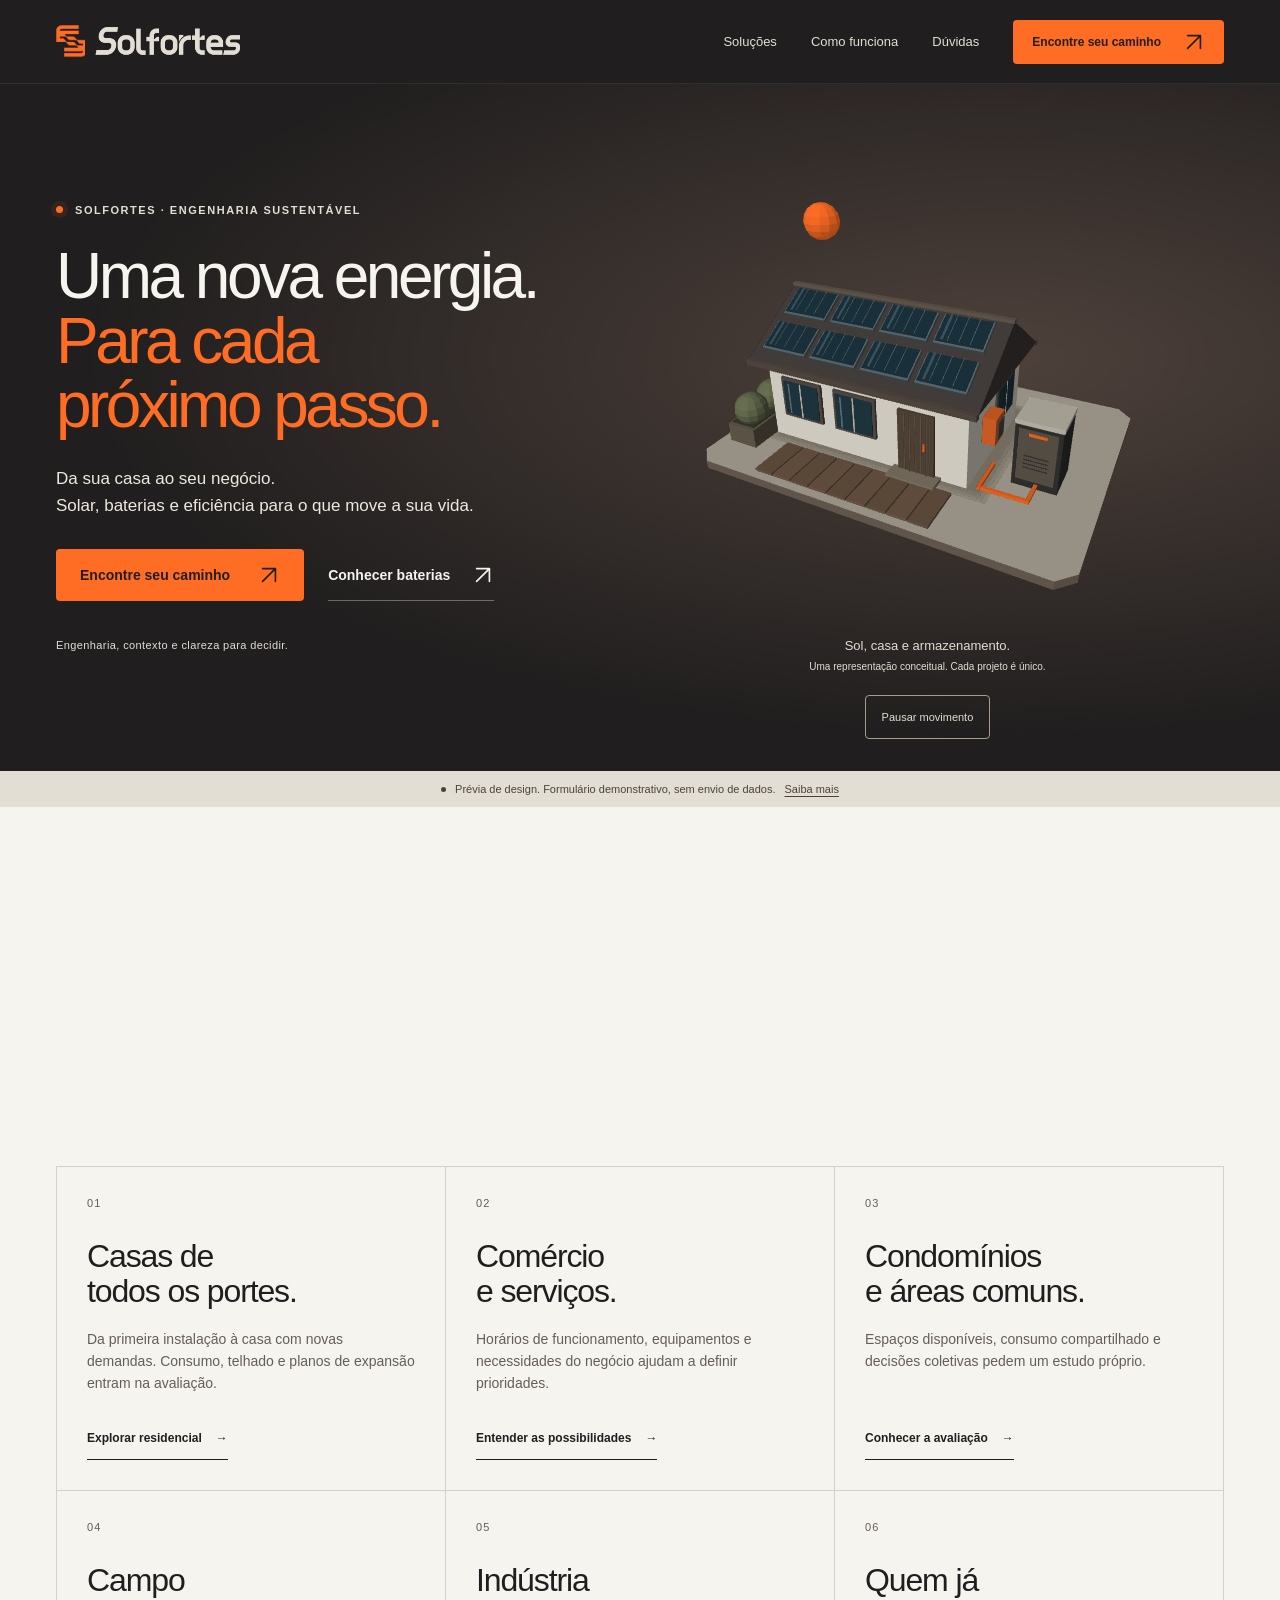
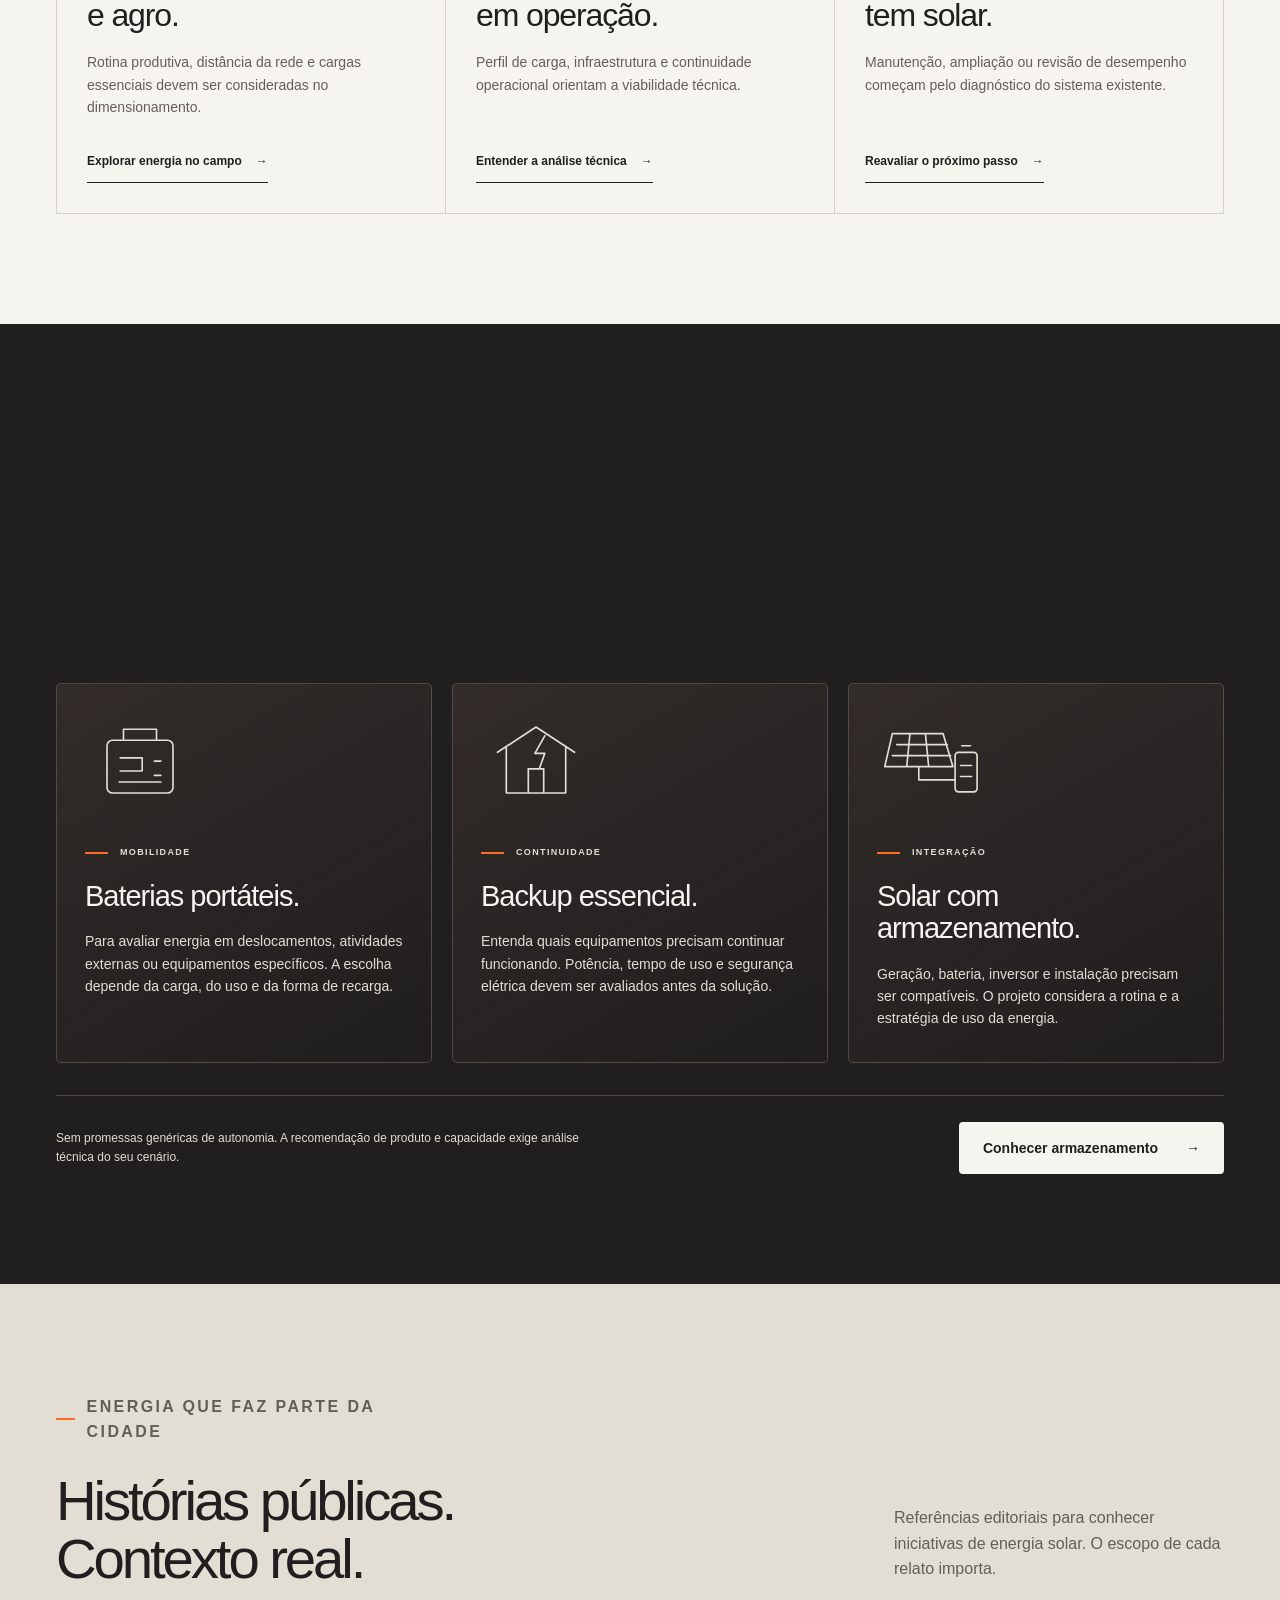
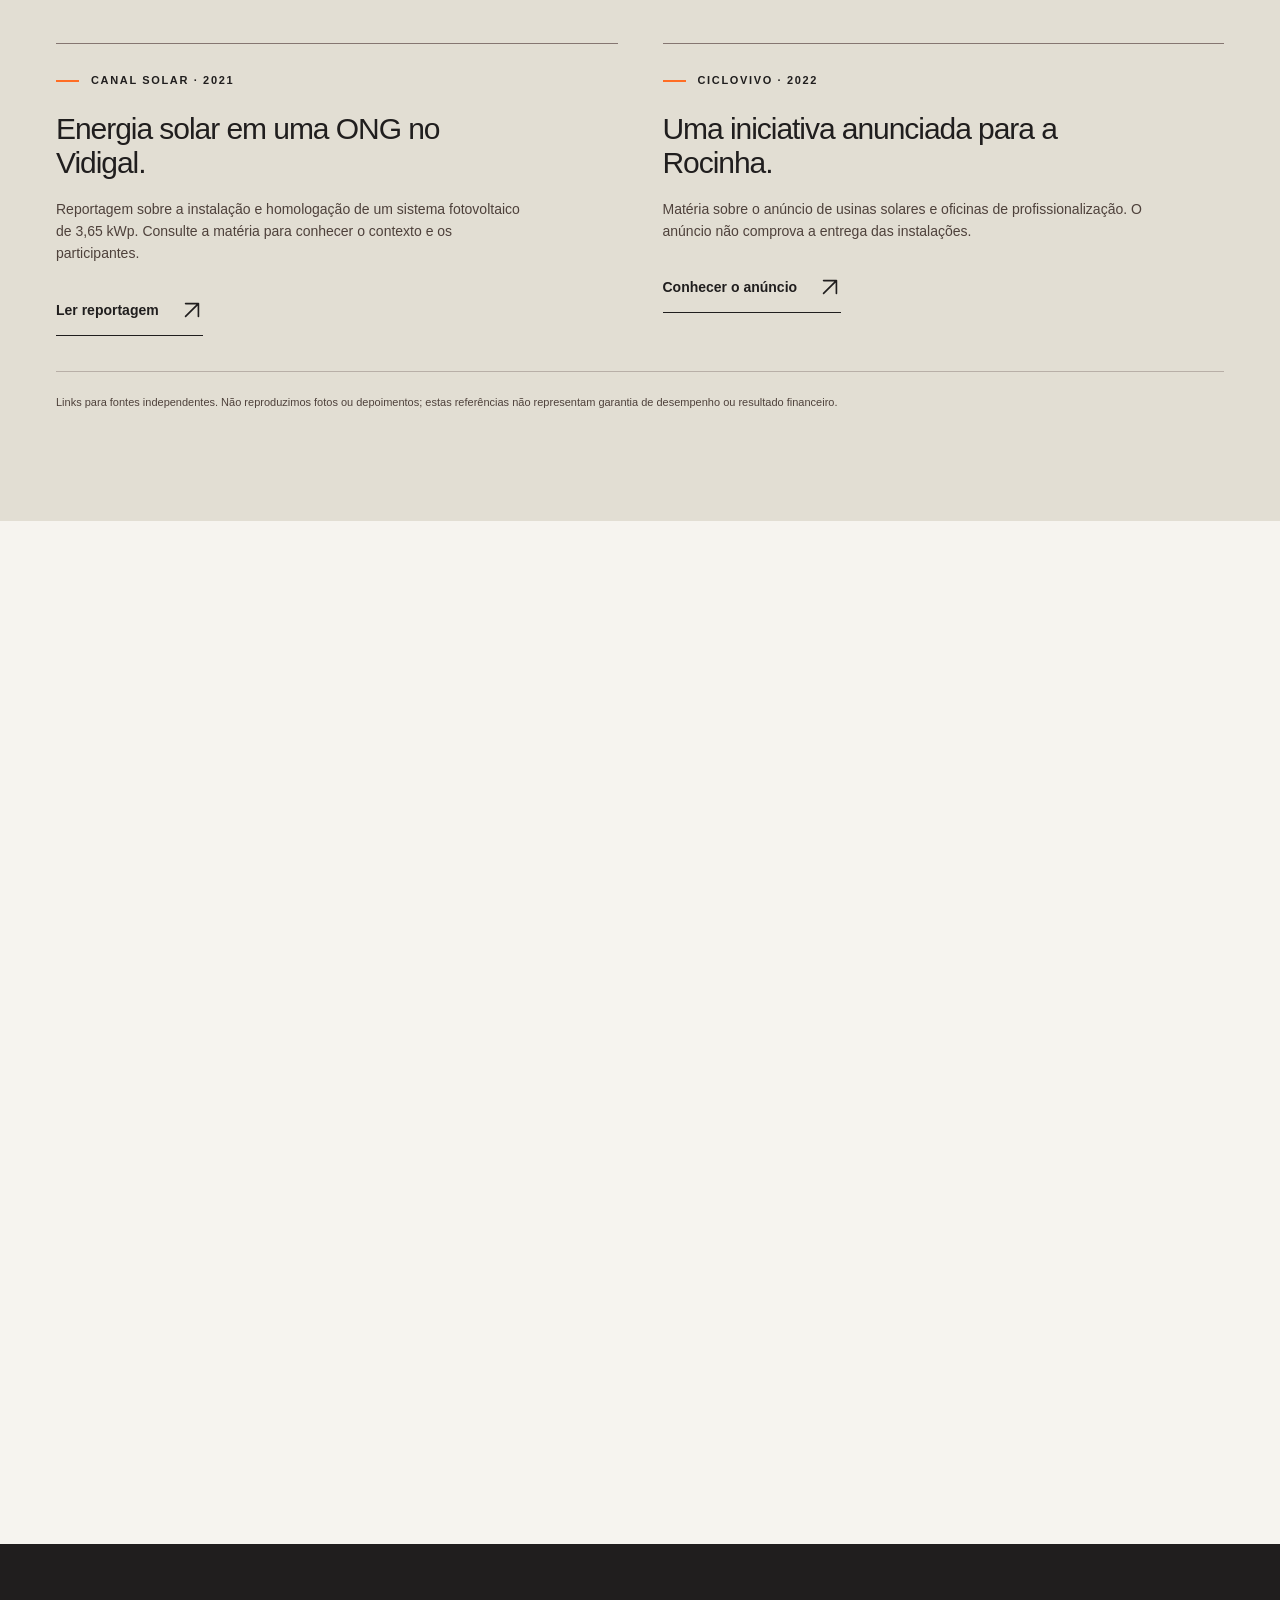
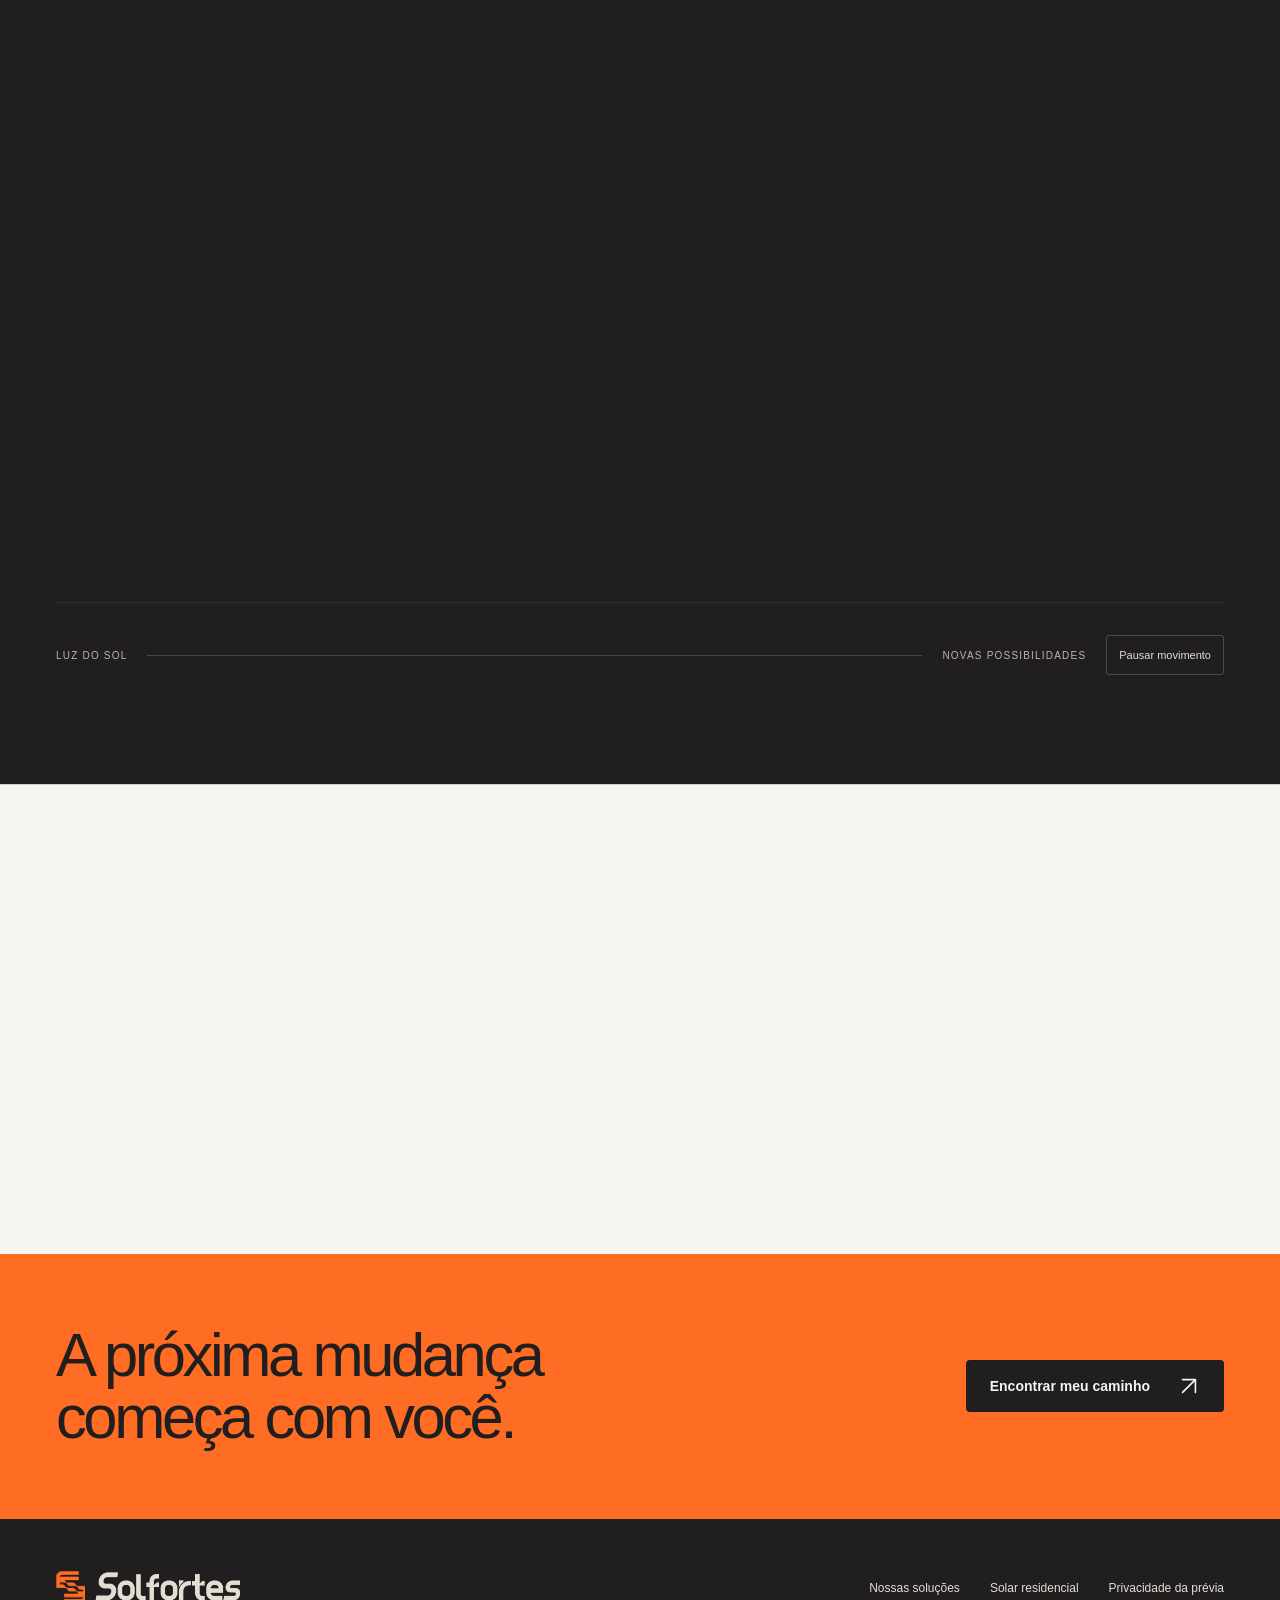
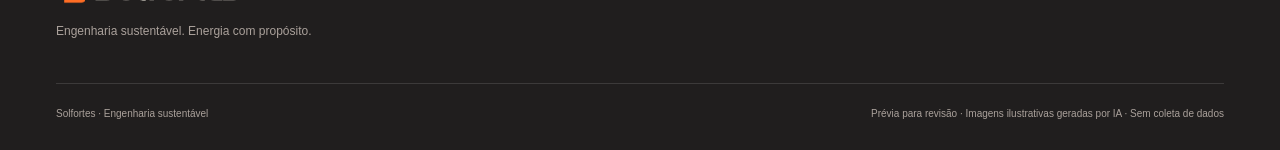
==== commit c0c2857e: "Refine Solfortes V3 solar geometry, audience journeys and storage preview" ====
--- a/index.html
+++ b/index.html
@@ -1,40 +1,52 @@
-<!doctype html><html lang="pt-BR"><head><meta charset="utf-8"><meta name="viewport" content="width=device-width,initial-scale=1"><meta name="robots" content="noindex,nofollow"><meta name="description" content="Energia solar, armazenamento e eficiência energética. Conheça a Solfortes e avalie o próximo passo para seu projeto."><meta http-equiv="Content-Security-Policy" content="default-src 'none'; img-src 'self' data:; style-src 'self'; script-src 'self'; connect-src 'none'; form-action 'none'; base-uri 'none'; object-src 'none'"><meta name="theme-color" content="#201e1e"><title>Solfortes | Uma nova energia para o seu próximo passo — prévia</title><link rel="stylesheet" href="./assets/style.css"><script defer src="./assets/site.js"></script><script defer src="./assets/webmcp-public.js"></script></head><body class="site-page"><a class="skip" href="#conteudo">Ir para conteúdo</a><header class="site-header"><div class="wrap nav-wrap"><a class="brand" href="./index.html" aria-label="Solfortes, início"><span class="brand-emblem" aria-hidden="true"><img src="./assets/logo.png" alt="" width="3512" height="2458"></span><span class="brand-word" aria-hidden="true"><img src="./assets/logo.png" alt="" width="3512" height="2458"></span></a><button class="menu-toggle" type="button" aria-label="Abrir menu" aria-expanded="false" aria-controls="main-nav"><span></span><span></span></button><nav class="main-nav" id="main-nav" aria-label="Navegação principal"><a href="./solucoes/index.html">Soluções</a><a href="./index.html#como-funciona">Como funciona</a><a href="./index.html#duvidas" data-hide-tablet>Dúvidas</a><a class="btn" href="./lp/solar-residencial/index.html">Avaliar meu projeto <svg class="arrow" width="22" height="22" viewBox="0 0 24 24" fill="none" stroke="currentColor" stroke-width="1.8" stroke-linecap="round" stroke-linejoin="round" aria-hidden="true" focusable="false"><path d="M5 19 19 5M5 5h14v14"/></svg></a></nav></div></header><main id="conteudo"><section class="hero"><img class="hero-photo" src="./assets/solar-home.webp" alt="Casa contemporânea com painéis solares no telhado em paisagem brasileira ao pôr do sol, imagem ilustrativa" width="1672" height="941" fetchpriority="high"><div class="wrap"><div class="hero-kicker">Solfortes · Engenharia sustentável</div><h1>Uma nova energia.<br><span class="orange">Para o seu<br>próximo passo.</span></h1><p class="lead">Solar, armazenamento e eficiência.<br>Engenharia para transformar a forma como você se relaciona com a energia.</p><div class="hero-actions"><a class="btn" href="./lp/solar-residencial/index.html">Avaliar meu projeto <svg class="arrow" width="22" height="22" viewBox="0 0 24 24" fill="none" stroke="currentColor" stroke-width="1.8" stroke-linecap="round" stroke-linejoin="round" aria-hidden="true" focusable="false"><path d="M5 19 19 5M5 5h14v14"/></svg></a><a class="text-link" href="#solucoes">Conhecer soluções <span class="arrow" aria-hidden="true">↓</span></a></div><div class="hero-meta"><span class="scroll-cue"><span aria-hidden="true">↓</span> Descubra novas possibilidades</span><span class="image-credit">Imagem ilustrativa gerada por IA.</span></div></div><div class="hero-marker" aria-hidden="true">O sol como ponto de partida.</div></section><div class="preview-strip"><i aria-hidden="true"></i> Prévia de design. Formulário demonstrativo, sem envio de dados. <a href="./privacidade/index.html">Saiba mais</a></div><section class="solar-experience" aria-labelledby="solar-title">
- <div class="wrap solar-layout">
-  <div class="solar-story">
-   <p class="eyebrow">Uma possibilidade para a sua casa</p>
-   <h2 id="solar-title">Do sol.<br>Para a sua vida.</h2>
-   <p>Um novo olhar para a energia que chega até você. Explore uma casa solar em uma ilustração com profundidade e movimento.</p>
-   <ol class="solar-steps"><li><span>01</span> A luz encontra os painéis.</li><li><span>02</span> O sistema converte a energia.</li><li><span>03</span> A casa ganha novas possibilidades.</li></ol>
-   <button class="motion-toggle solar-toggle" type="button" aria-pressed="false">Pausar movimento</button>
-   <p class="solar-disclaimer">Cena ilustrativa em 3D leve. Não representa projeto técnico, medição ou previsão de geração.</p>
-  </div>
-  <figure class="solar-figure">
-   <div class="solar-stage" role="img" aria-label="Ilustração tridimensional de uma casa com painéis solares, sol e um percurso luminoso que representa energia. O movimento é decorativo.">
-    <div class="solar-world" aria-hidden="true">
-     <svg class="solar-layer solar-ground" viewBox="0 0 720 500" focusable="false"><path class="solar-orbit" d="M104 300C104 200 616 200 616 300S104 400 104 300Z"/><path fill="#4e413b" d="m95 310 260-141 282 145-262 148Z"/><path fill="#857671" d="m95 310 280 140 262-136v12L375 476 95 323Z"/><path fill="#65564b" d="m122 309 234-126 254 131-235 133Z"/><path fill="none" stroke="#a5947b" stroke-width="1" opacity=".4" d="m168 284 253 136m-191-170 254 136m-191-170 253 136M183 340l234-126m-172 157 234-126m-172 158 234-126"/><ellipse fill="#201e1e" opacity=".3" cx="364" cy="344" rx="170" ry="54"/></svg>
-     <svg class="solar-layer solar-house" viewBox="0 0 720 500" focusable="false">
-      <path fill="#e2ded3" d="m219 275 148-78 145 77v105l-143 78-150-79Z"/>
-      <path fill="#a99b8b" d="m369 352 143-78v105l-143 78Z"/>
-      <path fill="#f6f4ef" d="m219 275 150 77v105l-150-79Z"/>
-      <path fill="#4e413b" d="m196 273 171-123 169 122-167 91Z"/>
-      <path fill="#6a5140" d="m196 273 171-123 0 109-148 80Z"/>
-      <path fill="#857671" d="m367 150 169 122-167 91-150-89Z"/>
-      <path fill="#201e1e" d="m249 271 111-60 113 62-111 61Z"/>
-      <path fill="#39413f" stroke="#a5b9ad" stroke-width="2" d="m253 269 107-54 108 58-106 56Z"/>
-      <path fill="none" stroke="#809891" stroke-width="1.5" d="m288 251 108 58m-72-76 108 58m-125 8 106-55m-142 36 106-55"/>
-      <path class="solar-panel-glint" fill="none" stroke="#ffab75" stroke-width="3" d="m254 269 106-54 108 58"/>
-      <path fill="#4e413b" d="m247 326 45 23v51l-45-23Z"/><path fill="#ffb77e" d="m253 336 33 17v31l-33-17Z"/>
-      <path fill="#4e413b" d="m319 362 29 15v67l-29-15Z"/>
-      <path fill="#201e1e" d="m404 348 35-19v44l-35 19Z"/><path fill="#e7bb83" d="m409 351 25-13v31l-25 14Z"/>
-      <path fill="#201e1e" d="m462 316 30-16v43l-30 17Z"/><path fill="#e7bb83" d="m467 319 20-11v30l-20 11Z"/>
-      <path fill="#e2ded3" d="m543 351 24-13 18 10-25 14Z"/><path fill="#857671" d="m543 351 17 11v34l-17-10Z"/><path fill="#4e413b" d="m560 362 25-14v34l-25 14Z"/><path stroke="#ff6d24" stroke-width="4" d="m566 364 12-7"/>
-     </svg>
-     <svg class="solar-layer solar-energy" viewBox="0 0 720 500" focusable="false"><path class="solar-wire" d="M460 326 554 375 552 410 430 473 360 436"/><path class="solar-current" d="M460 326 554 375 552 410 430 473 360 436"/><path class="solar-sunbeam" d="m213 136 78 91m-35-111 79 91m-37-109 79 91"/></svg>
-     <svg class="solar-layer solar-sun" viewBox="0 0 720 500" focusable="false"><g class="solar-sun-disc"><circle fill="#ff6d24" opacity=".08" cx="226" cy="115" r="82"/><circle fill="#ff6d24" opacity=".12" cx="226" cy="115" r="64"/><circle fill="#ff6d24" cx="226" cy="115" r="43"/><circle fill="#ffb57a" cx="216" cy="105" r="24" opacity=".3"/><path stroke="#ff9c61" stroke-width="2" d="M226 52V41m0 148v-11m63-63h11m-148 0h11m18-45-8-8m106 106-8-8m0-90 8-8M181 160l-8 8"/></g></svg>
-    </div>
-   </div>
-   <figcaption><span class="solar-live-dot" aria-hidden="true"></span> Uma ideia em movimento. Um projeto começa na análise.</figcaption>
-  </figure>
+<!doctype html><html lang="pt-BR"><head><meta charset="utf-8"><meta name="viewport" content="width=device-width,initial-scale=1"><meta name="robots" content="noindex,nofollow"><meta name="description" content="Energia solar, armazenamento e eficiência energética. Conheça a Solfortes e avalie o próximo passo para seu projeto."><meta http-equiv="Content-Security-Policy" content="default-src 'none'; img-src 'self' data:; style-src 'self'; script-src 'self'; connect-src 'none'; form-action 'none'; base-uri 'none'; object-src 'none'"><meta name="theme-color" content="#201e1e"><title>Solfortes | Uma nova energia para o seu próximo passo — prévia</title><link rel="stylesheet" href="./assets/style.css"><script defer src="./assets/site.js"></script><script defer src="./assets/solar-3d.js"></script><script defer src="./assets/webmcp-public.js"></script></head><body class="site-page"><a class="skip" href="#conteudo">Ir para conteúdo</a><header class="site-header"><div class="wrap nav-wrap"><a class="brand" href="./index.html" aria-label="Solfortes, início"><span class="brand-emblem" aria-hidden="true"><img src="./assets/logo.png" alt="" width="3512" height="2458"></span><span class="brand-word" aria-hidden="true"><img src="./assets/logo.png" alt="" width="3512" height="2458"></span></a><button class="menu-toggle" type="button" aria-label="Abrir menu" aria-expanded="false" aria-controls="main-nav"><span></span><span></span></button><nav class="main-nav" id="main-nav" aria-label="Navegação principal"><a href="./solucoes/index.html">Soluções</a><a href="./index.html#como-funciona">Como funciona</a><a href="./index.html#duvidas" data-hide-tablet>Dúvidas</a><a class="btn" href="./index.html#para-quem">Encontre seu caminho <svg class="arrow" width="22" height="22" viewBox="0 0 24 24" fill="none" stroke="currentColor" stroke-width="1.8" stroke-linecap="round" stroke-linejoin="round" aria-hidden="true" focusable="false"><path d="M5 19 19 5M5 5h14v14"/></svg></a></nav></div></header><main id="conteudo"><section class="hero hero-v3"><div class="wrap hero-v3-grid"><div class="hero-copy"><div class="hero-kicker">Solfortes · Engenharia sustentável</div><h1>Uma nova energia.<br><span class="orange">Para cada<br>próximo passo.</span></h1><p class="lead">Da sua casa ao seu negócio.<br>Solar, baterias e eficiência para o que move a sua vida.</p><div class="hero-actions"><a class="btn" href="#para-quem">Encontre seu caminho <svg class="arrow" width="22" height="22" viewBox="0 0 24 24" fill="none" stroke="currentColor" stroke-width="1.8" stroke-linecap="round" stroke-linejoin="round" aria-hidden="true" focusable="false"><path d="M5 19 19 5M5 5h14v14"/></svg></a><a class="text-link" href="#armazenamento">Conhecer baterias <svg class="arrow" width="22" height="22" viewBox="0 0 24 24" fill="none" stroke="currentColor" stroke-width="1.8" stroke-linecap="round" stroke-linejoin="round" aria-hidden="true" focusable="false"><path d="M5 19 19 5M5 5h14v14"/></svg></a></div><div class="hero-meta"><span>Engenharia, contexto e clareza para decidir.</span></div></div><figure class="geometry-figure">
+ <div class="geometry-stage">
+  <svg class="geometry-fallback" viewBox="0 0 680 520" role="img" aria-label="Ilustração conceitual de uma casa com painéis solares e armazenamento">
+   <ellipse cx="348" cy="425" rx="256" ry="48" fill="#000" opacity=".14"/>
+   <path d="M65 330 335 205 615 345 350 490Z" fill="#4e413b"/>
+   <path d="M65 316 335 190 615 331 350 476Z" fill="#e2ded3"/>
+   <path d="M151 273 327 191 471 263 297 350Z" fill="#857671"/>
+   <path d="M151 273 297 350 297 421 151 346Z" fill="#e2ded3"/>
+   <path d="M297 350 471 263 471 338 297 421Z" fill="#b3a69b"/>
+   <path d="M126 267 313 172 497 259 297 364Z" fill="#4e413b"/>
+   <path d="M126 267 309 126 313 172Z" fill="#857671"/>
+   <path d="M309 126 497 259 313 172Z" fill="#4e413b"/>
+   <path d="m186 257 120-61 128 61-133 68Z" fill="#273b42" stroke="#e2ded3" stroke-width="2"/>
+   <path d="m216 242 124 63m-92-79 125 63m-91-80 124 63m-175 15 126-63" fill="none" stroke="#857671" stroke-width="2"/>
+   <path d="m170 303 48 25v45l-48-25Zm69 37 32 16v49l-32-16Z" fill="#201e1e"/>
+   <path d="m479 332 42-21 34 17v61l-42 22-34-18Z" fill="#201e1e"/>
+   <path d="m486 345 29 15v27l-29-15" fill="#4e413b"/>
+   <path d="m489 340 22 11" stroke="#ff6d24" stroke-width="4"/>
+   <path d="m458 353 29 15" stroke="#ff6d24" stroke-width="5"/>
+   <circle cx="161" cy="112" r="31" fill="#ff6d24"/>
+  </svg>
+  <canvas data-solar-geometry class="geometry-canvas" width="900" height="760" aria-hidden="true" hidden></canvas>
  </div>
-</section>
-<section class="section" id="solucoes"><div class="wrap"><div class="section-heading reveal"><div><p class="eyebrow">Soluções Solfortes</p><h2 class="section-title">Sua energia.<br>Mais possibilidades.</h2></div><p>Geração, armazenamento e uso consciente. Encontre o ponto de partida para o seu projeto.</p></div><div class="solutions-layout"><div class="solution-list reveal"><details class="solution-item" open><summary><span class="solution-num">01</span><h3>Energia solar</h3><span class="toggle" aria-hidden="true">+</span></summary><div class="solution-content"><p>Transforme a luz do sol em uma possibilidade para o seu imóvel. Tudo começa pela análise do consumo e das condições do local.</p><a class="text-link" href="./solucoes/energia-solar/index.html">Explorar energia solar <svg class="arrow" width="22" height="22" viewBox="0 0 24 24" fill="none" stroke="currentColor" stroke-width="1.8" stroke-linecap="round" stroke-linejoin="round" aria-hidden="true" focusable="false"><path d="M5 19 19 5M5 5h14v14"/></svg></a></div></details><details class="solution-item"><summary><span class="solution-num">02</span><h3>Baterias e armazenamento</h3><span class="toggle" aria-hidden="true">+</span></summary><div class="solution-content"><p>Entenda as opções para armazenar energia. Potência, equipamentos e autonomia desejada orientam a avaliação.</p><a class="text-link" href="./solucoes/baterias/index.html">Explorar armazenamento <svg class="arrow" width="22" height="22" viewBox="0 0 24 24" fill="none" stroke="currentColor" stroke-width="1.8" stroke-linecap="round" stroke-linejoin="round" aria-hidden="true" focusable="false"><path d="M5 19 19 5M5 5h14v14"/></svg></a></div></details><details class="solution-item"><summary><span class="solution-num">03</span><h3>Eficiência energética</h3><span class="toggle" aria-hidden="true">+</span></summary><div class="solution-content"><p>Enxergue melhor como a energia é usada. Dados, equipamentos e rotina ajudam a identificar oportunidades de melhoria.</p><a class="text-link" href="./solucoes/eficiencia-energetica/index.html">Explorar eficiência <svg class="arrow" width="22" height="22" viewBox="0 0 24 24" fill="none" stroke="currentColor" stroke-width="1.8" stroke-linecap="round" stroke-linejoin="round" aria-hidden="true" focusable="false"><path d="M5 19 19 5M5 5h14v14"/></svg></a></div></details></div><figure class="solution-visual reveal"><img src="./assets/solar-detail.webp" width="1536" height="1024" alt="Detalhe ilustrativo de módulos fotovoltaicos recebendo luz do sol" loading="lazy"><span class="visual-annotation">Tecnologia em cada detalhe</span><figcaption class="visual-caption"><small>Da luz à eletricidade</small><strong>O potencial está na conexão.</strong><span>Imagem ilustrativa gerada por IA.</span></figcaption></figure></div></div></section><section class="section process-section" id="como-funciona"><div class="wrap"><div class="section-heading reveal"><div><p class="eyebrow">O caminho do seu projeto</p><h2 class="section-title">Energia é técnica.<br>E também é confiança.</h2></div><p>Uma boa solução começa antes da instalação: começa nas perguntas certas.</p></div><div class="process-grid"><article class="process-step reveal"><div class="process-num"><span>01</span><svg viewBox="0 0 32 32" aria-hidden="true"><circle cx="16" cy="16" r="5"/><path d="M16 2v5m0 18v5M2 16h5m18 0h5M6 6l4 4m12 12 4 4M6 26l4-4M22 10l4-4"/></svg></div><h3>Primeiro, a sua realidade.</h3><p>Consumo, rotina e planos para o imóvel. O ponto de partida é entender a energia que você precisa.</p></article><article class="process-step reveal"><div class="process-num"><span>02</span><svg viewBox="0 0 32 32" aria-hidden="true"><path d="M6 6h20l4 17H2L6 6ZM5 12h22M4 18h24M13 6l-1 17M19 6l1 17M16 23v6m-7 0h14"/></svg></div><h3>Depois, a análise técnica.</h3><p>Telhado, espaço e condições elétricas orientam o estudo de uma solução adequada.</p></article><article class="process-step reveal"><div class="process-num"><span>03</span><svg viewBox="0 0 32 32" aria-hidden="true"><path d="m3 15 13-11 13 11M6 13v16h20V13M13 29V18h6v11"/></svg></div><h3>Uma decisão bem informada.</h3><p>Escopo, premissas e próximos passos claros para você avaliar a proposta.</p></article></div><div class="energy-flow" aria-label="Da luz do sol à energia para sua vida"><span class="flow-label">Luz do sol</span><span class="flow-track" aria-hidden="true"></span><span class="flow-label">Novas possibilidades</span><button class="motion-toggle" type="button" aria-pressed="false">Pausar movimento</button></div></div></section><section class="section"><div class="wrap perspective"><figure class="perspective-photo reveal"><img src="./assets/solar-home.webp" width="1672" height="941" alt="Casa contemporânea com painéis solares integrados ao telhado, imagem ilustrativa" loading="lazy"><figcaption class="credit">Imagem ilustrativa gerada por IA.</figcaption></figure><div class="perspective-copy reveal"><p class="eyebrow">Energia para a sua rotina</p><h2>Seu projeto tem<br>um lugar.<br>A sua vida.</h2><p>Uma casa que muda. Novos equipamentos. Outra forma de pensar o consumo. A escolha da sua energia precisa acompanhar o seu momento.</p><div class="principles"><span>Seu consumo</span><span>Seu imóvel</span><span>Suas prioridades</span></div><a class="text-link" href="./lp/solar-residencial/index.html">Conhecer a avaliação residencial <svg class="arrow" width="22" height="22" viewBox="0 0 24 24" fill="none" stroke="currentColor" stroke-width="1.8" stroke-linecap="round" stroke-linejoin="round" aria-hidden="true" focusable="false"><path d="M5 19 19 5M5 5h14v14"/></svg></a></div></div></section><section class="faq-section" id="duvidas"><div class="wrap faq-layout"><div class="faq-intro reveal"><p class="eyebrow">Antes de começar</p><h2>Boas perguntas.<br>Escolhas melhores.</h2><p>Entenda os primeiros passos para avaliar energia solar.</p></div><div class="reveal"><details class="faq-item"><summary>Quanto posso economizar?</summary><p>A estimativa depende do seu consumo, das condições do imóvel, da tarifa e do projeto. A avaliação deve apresentar premissas claras e específicas para o seu caso.</p></details><details class="faq-item"><summary>Preciso saber quantas placas instalar?</summary><p>Não. A quantidade de módulos deve ser definida a partir do consumo e da análise técnica do local. Você pode começar contando sua necessidade.</p></details><details class="faq-item"><summary>Preciso enviar minha conta de energia agora?</summary><p>Não nesta prévia. Em uma avaliação real, a equipe orientará o envio das informações pelo canal adequado. Não informe dados pessoais reais no formulário demonstrativo.</p></details><details class="faq-item"><summary>A Solfortes atende minha cidade?</summary><p>O município do imóvel é uma das informações usadas para verificar a disponibilidade de atendimento. Esta prévia não confirma cobertura nem recebe solicitações.</p></details></div></div></section><section class="cta-section"><div class="wrap cta-inner"><h2>A próxima mudança<br>começa com você.</h2><a class="btn btn-dark" href="./lp/solar-residencial/index.html">Avaliar minha casa <svg class="arrow" width="22" height="22" viewBox="0 0 24 24" fill="none" stroke="currentColor" stroke-width="1.8" stroke-linecap="round" stroke-linejoin="round" aria-hidden="true" focusable="false"><path d="M5 19 19 5M5 5h14v14"/></svg></a></div></section></main><footer class="site-footer"><div class="wrap"><div class="footer-main"><div><a class="brand" href="./index.html" aria-label="Solfortes, início"><span class="brand-emblem" aria-hidden="true"><img src="./assets/logo.png" alt="" width="3512" height="2458"></span><span class="brand-word" aria-hidden="true"><img src="./assets/logo.png" alt="" width="3512" height="2458"></span></a><p class="footer-caption">Engenharia sustentável. Energia com propósito.</p></div><nav class="footer-links" aria-label="Navegação do rodapé"><a href="./solucoes/index.html">Nossas soluções</a><a href="./lp/solar-residencial/index.html">Solar residencial</a><a href="./privacidade/index.html">Privacidade da prévia</a></nav></div><div class="footer-bottom"><p>Solfortes · Engenharia sustentável</p><span>Prévia para revisão · Imagens ilustrativas geradas por IA · Sem coleta de dados</span></div></div></footer></body></html>+ <figcaption>Sol, casa e armazenamento.<br><span>Uma representação conceitual. Cada projeto é único.</span></figcaption>
+ <button class="motion-toggle geometry-pause" type="button" aria-pressed="false">Pausar movimento</button>
+</figure>
+</div></section><div class="preview-strip"><i aria-hidden="true"></i> Prévia de design. Formulário demonstrativo, sem envio de dados. <a href="./privacidade/index.html">Saiba mais</a></div><section class="section audiences-section" id="para-quem"><div class="wrap">
+ <div class="section-heading reveal"><div><p class="eyebrow">A sua realidade vem primeiro</p><h2 class="section-title">Não existe um único<br>jeito de usar energia.</h2></div><p>O lugar, a rotina e o que você quer transformar orientam a conversa. O projeto vem depois.</p></div>
+ <div class="audience-grid">
+  <article class="audience-card"><span class="audience-number">01</span><h3>Casas de<br>todos os portes.</h3><p>Da primeira instalação à casa com novas demandas. Consumo, telhado e planos de expansão entram na avaliação.</p><a href="./lp/solar-residencial/index.html" class="text-link">Explorar residencial <span aria-hidden="true">→</span></a></article>
+  <article class="audience-card"><span class="audience-number">02</span><h3>Comércio<br>e serviços.</h3><p>Horários de funcionamento, equipamentos e necessidades do negócio ajudam a definir prioridades.</p><a href="./solucoes/energia-solar/index.html" class="text-link">Entender as possibilidades <span aria-hidden="true">→</span></a></article>
+  <article class="audience-card"><span class="audience-number">03</span><h3>Condomínios<br>e áreas comuns.</h3><p>Espaços disponíveis, consumo compartilhado e decisões coletivas pedem um estudo próprio.</p><a href="./solucoes/energia-solar/index.html" class="text-link">Conhecer a avaliação <span aria-hidden="true">→</span></a></article>
+  <article class="audience-card"><span class="audience-number">04</span><h3>Campo<br>e agro.</h3><p>Rotina produtiva, distância da rede e cargas essenciais devem ser consideradas no dimensionamento.</p><a href="./solucoes/energia-solar/index.html" class="text-link">Explorar energia no campo <span aria-hidden="true">→</span></a></article>
+  <article class="audience-card"><span class="audience-number">05</span><h3>Indústria<br>em operação.</h3><p>Perfil de carga, infraestrutura e continuidade operacional orientam a viabilidade técnica.</p><a href="./solucoes/eficiencia-energetica/index.html" class="text-link">Entender a análise técnica <span aria-hidden="true">→</span></a></article>
+  <article class="audience-card"><span class="audience-number">06</span><h3>Quem já<br>tem solar.</h3><p>Manutenção, ampliação ou revisão de desempenho começam pelo diagnóstico do sistema existente.</p><a href="./solucoes/energia-solar/index.html" class="text-link">Reavaliar o próximo passo <span aria-hidden="true">→</span></a></article>
+ </div></div></section>
+<section class="section storage-section" id="armazenamento"><div class="wrap">
+ <div class="section-heading reveal"><div><p class="eyebrow">Baterias e armazenamento</p><h2 class="section-title">Energia disponível.<br>Para o que importa.</h2></div><p>Levar energia com você, proteger cargas essenciais ou integrar geração e armazenamento. São necessidades diferentes, com soluções diferentes.</p></div>
+ <div class="storage-grid">
+  <article class="storage-card"><div class="storage-icon" aria-hidden="true"><svg viewBox="0 0 100 80"><rect x="20" y="22" width="60" height="48" rx="5"/><path d="M35 22V12h30v10M32 38h20v12H32m31-9h6m-6 13h6M31 60h38"/></svg></div><p class="eyebrow">Mobilidade</p><h3>Baterias portáteis.</h3><p>Para avaliar energia em deslocamentos, atividades externas ou equipamentos específicos. A escolha depende da carga, do uso e da forma de recarga.</p></article>
+  <article class="storage-card"><div class="storage-icon" aria-hidden="true"><svg viewBox="0 0 100 80"><path d="m15 33 35-23 35 23M23 29v41h54V29M43 70V48h14v22M58 18l-9 16h9l-5 14"/></svg></div><p class="eyebrow">Continuidade</p><h3>Backup essencial.</h3><p>Entenda quais equipamentos precisam continuar funcionando. Potência, tempo de uso e segurança elétrica devem ser avaliados antes da solução.</p></article>
+  <article class="storage-card"><div class="storage-icon" aria-hidden="true"><svg viewBox="0 0 100 80"><path d="M14 16h46l9 30H7Zm4 10h46M14 36h53M30 16l-3 30m17-30 3 30M38 46v12h33"/><rect x="71" y="33" width="20" height="36" rx="3"/><path d="M77 27h8m-9 18h10m-10 10h10"/></svg></div><p class="eyebrow">Integração</p><h3>Solar com armazenamento.</h3><p>Geração, bateria, inversor e instalação precisam ser compatíveis. O projeto considera a rotina e a estratégia de uso da energia.</p></article>
+ </div><div class="storage-bottom"><p>Sem promessas genéricas de autonomia. A recomendação de produto e capacidade exige análise técnica do seu cenário.</p><a class="btn btn-light" href="./solucoes/baterias/index.html">Conhecer armazenamento <span aria-hidden="true">→</span></a></div>
+ </div></section>
+<section class="section editorial-section" id="na-imprensa"><div class="wrap">
+ <div class="section-heading"><div><p class="eyebrow">Energia que faz parte da cidade</p><h2 class="section-title">Histórias públicas.<br>Contexto real.</h2></div><p>Referências editoriais para conhecer iniciativas de energia solar. O escopo de cada relato importa.</p></div>
+ <div class="editorial-grid">
+  <article><p class="eyebrow">Canal Solar · 2021</p><h3>Energia solar em uma ONG no Vidigal.</h3><p>Reportagem sobre a instalação e homologação de um sistema fotovoltaico de 3,65 kWp. Consulte a matéria para conhecer o contexto e os participantes.</p><a class="text-link" href="https://canalsolar.com.br/sistema-fotovoltaico-e-instalado-em-ong-no-vidigal-rj/" target="_blank" rel="noopener noreferrer">Ler reportagem <span class="sr-only">(abre em outra aba)</span><svg class="arrow" width="22" height="22" viewBox="0 0 24 24" fill="none" stroke="currentColor" stroke-width="1.8" stroke-linecap="round" stroke-linejoin="round" aria-hidden="true" focusable="false"><path d="M5 19 19 5M5 5h14v14"/></svg></a></article>
+  <article><p class="eyebrow">CicloVivo · 2022</p><h3>Uma iniciativa anunciada para a Rocinha.</h3><p>Matéria sobre o anúncio de usinas solares e oficinas de profissionalização. O anúncio não comprova a entrega das instalações.</p><a class="text-link" href="https://ciclovivo.com.br/planeta/energia/rocinha-tera-usinas-solares-e-oficinas-de-profissionalizacao/amp/" target="_blank" rel="noopener noreferrer">Conhecer o anúncio <span class="sr-only">(abre em outra aba)</span><svg class="arrow" width="22" height="22" viewBox="0 0 24 24" fill="none" stroke="currentColor" stroke-width="1.8" stroke-linecap="round" stroke-linejoin="round" aria-hidden="true" focusable="false"><path d="M5 19 19 5M5 5h14v14"/></svg></a></article>
+ </div><p class="editorial-note">Links para fontes independentes. Não reproduzimos fotos ou depoimentos; estas referências não representam garantia de desempenho ou resultado financeiro.</p>
+</div></section>
+<section class="section" id="solucoes"><div class="wrap"><div class="section-heading reveal"><div><p class="eyebrow">Soluções Solfortes</p><h2 class="section-title">Sua energia.<br>Mais possibilidades.</h2></div><p>Geração, armazenamento e uso consciente. Encontre o ponto de partida para o seu projeto.</p></div><div class="solutions-layout"><div class="solution-list reveal"><details class="solution-item" open><summary><span class="solution-num">01</span><h3>Energia solar</h3><span class="toggle" aria-hidden="true">+</span></summary><div class="solution-content"><p>Transforme a luz do sol em uma possibilidade para o seu imóvel. Tudo começa pela análise do consumo e das condições do local.</p><a class="text-link" href="./solucoes/energia-solar/index.html">Explorar energia solar <svg class="arrow" width="22" height="22" viewBox="0 0 24 24" fill="none" stroke="currentColor" stroke-width="1.8" stroke-linecap="round" stroke-linejoin="round" aria-hidden="true" focusable="false"><path d="M5 19 19 5M5 5h14v14"/></svg></a></div></details><details class="solution-item"><summary><span class="solution-num">02</span><h3>Baterias e armazenamento</h3><span class="toggle" aria-hidden="true">+</span></summary><div class="solution-content"><p>Entenda as opções para armazenar energia. Potência, equipamentos e autonomia desejada orientam a avaliação.</p><a class="text-link" href="./solucoes/baterias/index.html">Explorar armazenamento <svg class="arrow" width="22" height="22" viewBox="0 0 24 24" fill="none" stroke="currentColor" stroke-width="1.8" stroke-linecap="round" stroke-linejoin="round" aria-hidden="true" focusable="false"><path d="M5 19 19 5M5 5h14v14"/></svg></a></div></details><details class="solution-item"><summary><span class="solution-num">03</span><h3>Eficiência energética</h3><span class="toggle" aria-hidden="true">+</span></summary><div class="solution-content"><p>Enxergue melhor como a energia é usada. Dados, equipamentos e rotina ajudam a identificar oportunidades de melhoria.</p><a class="text-link" href="./solucoes/eficiencia-energetica/index.html">Explorar eficiência <svg class="arrow" width="22" height="22" viewBox="0 0 24 24" fill="none" stroke="currentColor" stroke-width="1.8" stroke-linecap="round" stroke-linejoin="round" aria-hidden="true" focusable="false"><path d="M5 19 19 5M5 5h14v14"/></svg></a></div></details></div><figure class="solution-visual reveal"><img src="./assets/solar-detail.webp" width="1536" height="1024" alt="Detalhe ilustrativo de módulos fotovoltaicos recebendo luz do sol" loading="lazy"><span class="visual-annotation">Tecnologia em cada detalhe</span><figcaption class="visual-caption"><small>Da luz à eletricidade</small><strong>O potencial está na conexão.</strong><span>Imagem ilustrativa gerada por IA.</span></figcaption></figure></div></div></section><section class="section process-section" id="como-funciona"><div class="wrap"><div class="section-heading reveal"><div><p class="eyebrow">O caminho do seu projeto</p><h2 class="section-title">Energia é técnica.<br>E também é confiança.</h2></div><p>Uma boa solução começa antes da instalação: começa nas perguntas certas.</p></div><div class="process-grid"><article class="process-step reveal"><div class="process-num"><span>01</span><svg viewBox="0 0 32 32" aria-hidden="true"><circle cx="16" cy="16" r="5"/><path d="M16 2v5m0 18v5M2 16h5m18 0h5M6 6l4 4m12 12 4 4M6 26l4-4M22 10l4-4"/></svg></div><h3>Primeiro, a sua realidade.</h3><p>Consumo, rotina e planos para o imóvel. O ponto de partida é entender a energia que você precisa.</p></article><article class="process-step reveal"><div class="process-num"><span>02</span><svg viewBox="0 0 32 32" aria-hidden="true"><path d="M6 6h20l4 17H2L6 6ZM5 12h22M4 18h24M13 6l-1 17M19 6l1 17M16 23v6m-7 0h14"/></svg></div><h3>Depois, a análise técnica.</h3><p>Telhado, espaço e condições elétricas orientam o estudo de uma solução adequada.</p></article><article class="process-step reveal"><div class="process-num"><span>03</span><svg viewBox="0 0 32 32" aria-hidden="true"><path d="m3 15 13-11 13 11M6 13v16h20V13M13 29V18h6v11"/></svg></div><h3>Uma decisão bem informada.</h3><p>Escopo, premissas e próximos passos claros para você avaliar a proposta.</p></article></div><div class="energy-flow" aria-label="Da luz do sol à energia para sua vida"><span class="flow-label">Luz do sol</span><span class="flow-track" aria-hidden="true"></span><span class="flow-label">Novas possibilidades</span><button class="motion-toggle" type="button" aria-pressed="false">Pausar movimento</button></div></div></section><section class="faq-section" id="duvidas"><div class="wrap faq-layout"><div class="faq-intro reveal"><p class="eyebrow">Antes de começar</p><h2>Boas perguntas.<br>Escolhas melhores.</h2><p>Entenda os primeiros passos para avaliar energia solar.</p></div><div class="reveal"><details class="faq-item"><summary>Quanto posso economizar?</summary><p>A estimativa depende do seu consumo, das condições do imóvel, da tarifa e do projeto. A avaliação deve apresentar premissas claras e específicas para o seu caso.</p></details><details class="faq-item"><summary>Preciso saber quantas placas instalar?</summary><p>Não. A quantidade de módulos deve ser definida a partir do consumo e da análise técnica do local. Você pode começar contando sua necessidade.</p></details><details class="faq-item"><summary>Preciso enviar minha conta de energia agora?</summary><p>Não nesta prévia. Em uma avaliação real, a equipe orientará o envio das informações pelo canal adequado. Não informe dados pessoais reais no formulário demonstrativo.</p></details><details class="faq-item"><summary>A Solfortes atende minha cidade?</summary><p>O município do imóvel é uma das informações usadas para verificar a disponibilidade de atendimento. Esta prévia não confirma cobertura nem recebe solicitações.</p></details></div></div></section><section class="cta-section"><div class="wrap cta-inner"><h2>A próxima mudança<br>começa com você.</h2><a class="btn btn-dark" href="./index.html#para-quem">Encontrar meu caminho <svg class="arrow" width="22" height="22" viewBox="0 0 24 24" fill="none" stroke="currentColor" stroke-width="1.8" stroke-linecap="round" stroke-linejoin="round" aria-hidden="true" focusable="false"><path d="M5 19 19 5M5 5h14v14"/></svg></a></div></section></main><footer class="site-footer"><div class="wrap"><div class="footer-main"><div><a class="brand" href="./index.html" aria-label="Solfortes, início"><span class="brand-emblem" aria-hidden="true"><img src="./assets/logo.png" alt="" width="3512" height="2458"></span><span class="brand-word" aria-hidden="true"><img src="./assets/logo.png" alt="" width="3512" height="2458"></span></a><p class="footer-caption">Engenharia sustentável. Energia com propósito.</p></div><nav class="footer-links" aria-label="Navegação do rodapé"><a href="./solucoes/index.html">Nossas soluções</a><a href="./lp/solar-residencial/index.html">Solar residencial</a><a href="./privacidade/index.html">Privacidade da prévia</a></nav></div><div class="footer-bottom"><p>Solfortes · Engenharia sustentável</p><span>Prévia para revisão · Imagens ilustrativas geradas por IA · Sem coleta de dados</span></div></div></footer></body></html>
--- a/assets/style.css
+++ b/assets/style.css
@@ -31,3 +31,73 @@
 @media(prefers-reduced-motion:reduce){.solar-world,.solar-current,.solar-sun-disc{animation:none!important}.solar-world{transform:none}.solar-toggle{display:none}}
 @supports not (transform-style:preserve-3d){.solar-world,.solar-layer{transform:none!important}.solar-world{animation:none!important}}
 @media print{.solar-experience{background:white;color:black}.solar-story>p:not(.eyebrow),.solar-steps,.solar-figure figcaption{color:#4e413b}.solar-world,.solar-current,.solar-sun-disc{animation:none!important}}
+
+/* V3: a geometry-led hero and human-scale paths through the energy offering. */
+.sr-only{position:absolute;width:1px;height:1px;padding:0;margin:-1px;overflow:hidden;clip:rect(0,0,0,0);white-space:nowrap;border:0}
+.hero-v3{height:auto;min-height:620px;background:radial-gradient(ellipse at 78% 40%,#4e413b 0%,#201e1e 65%);overflow:hidden}
+.hero-v3:after{display:none}.hero-v3 .hero-v3-grid{display:grid;grid-template-columns:1fr 1.05fr;align-items:center;gap:10px;padding-top:32px;padding-bottom:32px;min-height:620px}
+.hero-v3 .hero-copy{min-width:0;position:relative;z-index:2}
+.hero-v3 h1{font-size:clamp(46px,5vw,74px);max-width:650px}
+.hero-v3 .hero-kicker{margin-bottom:28px}.hero-v3 .lead{font-size:17px;max-width:450px;margin-top:27px}
+.hero-v3 .hero-actions{margin-top:30px;flex-wrap:wrap;gap:15px 24px}
+.hero-v3 .hero-meta{position:static;margin-top:38px}.hero-v3 .hero-meta span{font-size:11px;color:var(--sand)}
+.geometry-figure{position:relative;min-width:0;margin:0;align-self:center}
+.geometry-stage{position:relative;width:100%;aspect-ratio:1.12;min-height:250px}
+.geometry-canvas,.geometry-fallback{position:absolute;inset:0;width:100%;height:100%;display:block;pointer-events:none}
+.geometry-figure figcaption{font-size:13px;line-height:1.6;text-align:center;color:var(--sand);margin-top:-10px}
+.geometry-figure figcaption span{font-size:10px;color:var(--sand)}
+.geometry-pause{display:block;margin:18px auto 0;min-height:44px;border:1px solid #a99b8b;border-radius:4px;background:transparent;color:var(--sand);padding:10px 16px;font-size:11px}
+.geometry-pause:focus-visible{outline-color:var(--paper);box-shadow:0 0 0 3px var(--ink)}
+.audiences-section{background:var(--paper)}.audience-grid{display:grid;grid-template-columns:repeat(3,1fr);border-top:1px solid var(--line);border-left:1px solid var(--line)}
+.audience-card{border-right:1px solid var(--line);border-bottom:1px solid var(--line);padding:30px;display:flex;align-items:flex-start;flex-direction:column}
+.audience-number{font-size:11px;letter-spacing:.1em;color:var(--muted);margin-bottom:30px}
+.audience-card h3{font-size:32px;line-height:1.1;letter-spacing:-.035em;margin-bottom:18px}
+.audience-card p{font-size:14px;color:var(--muted);margin-bottom:22px}.audience-card .text-link{margin-top:auto;font-size:12px;gap:14px}
+.storage-section{background:var(--ink);color:var(--paper)}.storage-section .section-heading>p{color:var(--sand)}
+.storage-grid{display:grid;grid-template-columns:repeat(3,1fr);gap:20px}
+.storage-card{border:1px solid #85767175;padding:32px 28px;border-radius:5px;background:linear-gradient(150deg,#4e413b66,transparent)}
+.storage-icon{height:104px;margin:0 0 25px}.storage-icon svg{width:110px;height:88px;stroke:var(--sand);fill:none;stroke-width:1.5;stroke-linecap:round;stroke-linejoin:round}
+.storage-card .eyebrow{font-size:9px;color:var(--sand)}.storage-card h3{font-size:29px;line-height:1.12;letter-spacing:-.035em;margin:20px 0 18px}.storage-card>p:last-child{font-size:14px;color:var(--sand)}
+.storage-bottom{display:flex;justify-content:space-between;align-items:center;gap:30px;border-top:1px solid #85767175;margin-top:32px;padding-top:26px}.storage-bottom p{font-size:12px;max-width:540px;color:var(--sand)}.storage-bottom .btn{flex-shrink:0}
+.editorial-section{background:var(--sand)}.editorial-grid{display:grid;grid-template-columns:1fr 1fr;gap:45px}.editorial-grid article{border-top:1px solid var(--taupe);padding-top:28px}.editorial-grid h3{font-size:30px;letter-spacing:-.035em;line-height:1.15;margin:22px 0 17px;max-width:470px}.editorial-grid article>p:not(.eyebrow){font-size:14px;color:var(--brown);max-width:480px}.editorial-grid .text-link{margin-top:20px}.editorial-note{font-size:11px;color:var(--brown);border-top:1px solid #85767175;padding-top:22px;margin-top:35px}
+@media(min-width:1400px){.geometry-stage{width:110%;margin-left:-5%}}
+@media(max-width:1000px){.hero-v3 .hero-v3-grid{gap:0;min-height:610px;padding-top:28px}.hero-v3 h1{font-size:54px}.hero-v3 .lead{font-size:15px}.geometry-stage{min-height:300px}.audience-card{padding:24px}.audience-card h3{font-size:29px}.storage-grid{gap:12px}.storage-card{padding:25px 20px}.storage-card h3{font-size:26px}}
+@media(max-width:700px){.hero-v3{min-height:0}.hero-v3 .hero-v3-grid{grid-template-columns:1fr;padding-top:40px;padding-bottom:32px;gap:14px;min-height:0}.hero-v3 h1{font-size:clamp(40px,10vw,62px)}.hero-v3 .hero-kicker{margin-bottom:22px}.hero-v3 .lead{font-size:15px;max-width:460px}.hero-v3 .hero-meta{margin-top:24px}.geometry-figure{max-width:470px;width:100%;margin:auto}.geometry-stage{aspect-ratio:1.2;min-height:0}.geometry-figure figcaption{margin-top:0}.geometry-pause{margin-top:12px}.audience-grid{grid-template-columns:1fr 1fr}.audience-card{padding:24px 18px}.audience-card h3{font-size:27px}.audience-card .text-link{font-size:11px}.storage-grid{grid-template-columns:1fr}.storage-card{padding:26px}.storage-icon{float:right;width:90px;height:80px;margin:0 0 10px 15px}.storage-icon svg{width:90px;height:72px}.storage-card h3{max-width:280px}.storage-card>p:last-child{clear:both}.storage-bottom{align-items:flex-start;flex-direction:column}.editorial-grid{grid-template-columns:1fr;gap:35px}.editorial-grid h3{font-size:29px}}
+@media(max-width:390px){.audience-grid{grid-template-columns:1fr}.audience-card h3 br{display:none}.hero-v3 .hero-actions{align-items:flex-start;flex-direction:column}.storage-icon{width:70px}.storage-icon svg{width:70px}.storage-card{padding:24px 20px}}
+@media(prefers-reduced-motion:reduce){.geometry-pause{display:none}}
+@media print{.geometry-canvas{display:none!important}.geometry-fallback{display:block!important}.hero-v3{background:white;color:black}.geometry-figure figcaption,.hero-v3 .hero-meta span{color:black}.hero-v3 .hero-v3-grid{min-height:0}.storage-section{background:white;color:black}.storage-card>p:last-child,.storage-card .eyebrow,.storage-bottom p{color:black}}
+
+/* Compact geometry in the residential LP, with the form kept in its original column. */
+.lp-page .geometry-figure{margin-top:14px;max-width:480px}
+.lp-page .geometry-stage{aspect-ratio:1.4;min-height:0}
+.lp-page .geometry-figure figcaption,.lp-page .geometry-figure figcaption span{color:var(--brown)}
+.lp-page .geometry-pause{color:var(--brown);border-color:var(--taupe);margin-top:9px}
+.lp-page .geometry-pause:focus-visible{outline-color:var(--ink);box-shadow:0 0 0 3px var(--paper)}
+@media(max-width:700px){.lp-page .geometry-figure{max-width:400px}.lp-page .geometry-stage{aspect-ratio:1.6}}
+
+/* On narrow screens, bring the actual scene into the first viewport. */
+@media(max-width:700px){
+ .hero-v3 .hero-v3-grid{display:flex;flex-direction:column;align-items:stretch;gap:0;padding-top:24px}
+ .hero-v3 .hero-copy{display:contents}
+ .hero-v3 .hero-kicker{order:0;margin-bottom:16px}
+ .hero-v3 h1{order:1;font-size:clamp(38px,9.5vw,54px)}
+ .hero-v3 .geometry-figure{order:2;margin:0 auto 0;max-width:400px}
+ .hero-v3 .geometry-stage{aspect-ratio:1.65}
+ .hero-v3 .geometry-figure figcaption{font-size:11px;margin-top:-8px}
+ .hero-v3 .geometry-figure figcaption span{font-size:9px}
+ .hero-v3 .geometry-pause{min-height:44px;margin-top:4px;font-size:10px}
+ .hero-v3 .lead{order:3;margin-top:22px}
+ .hero-v3 .hero-actions{order:4;margin-top:22px;flex-direction:row;flex-wrap:wrap}
+ .hero-v3 .hero-meta{order:5;margin-top:22px}
+}
+
+.geometry-fallback[hidden],.geometry-canvas[hidden]{display:none!important}
+@media(max-width:700px){
+ .hero-v3 .hero-actions{display:contents}
+ .hero-v3 .hero-actions>.btn{order:2;align-self:flex-start;margin-top:16px}
+ .hero-v3 .geometry-figure{order:3}
+ .hero-v3 .geometry-stage{aspect-ratio:1.9}
+ .hero-v3 .lead{order:4}
+ .hero-v3 .hero-actions>.text-link{order:5;align-self:flex-start;margin-top:10px}
+ .hero-v3 .hero-meta{order:6}
+}
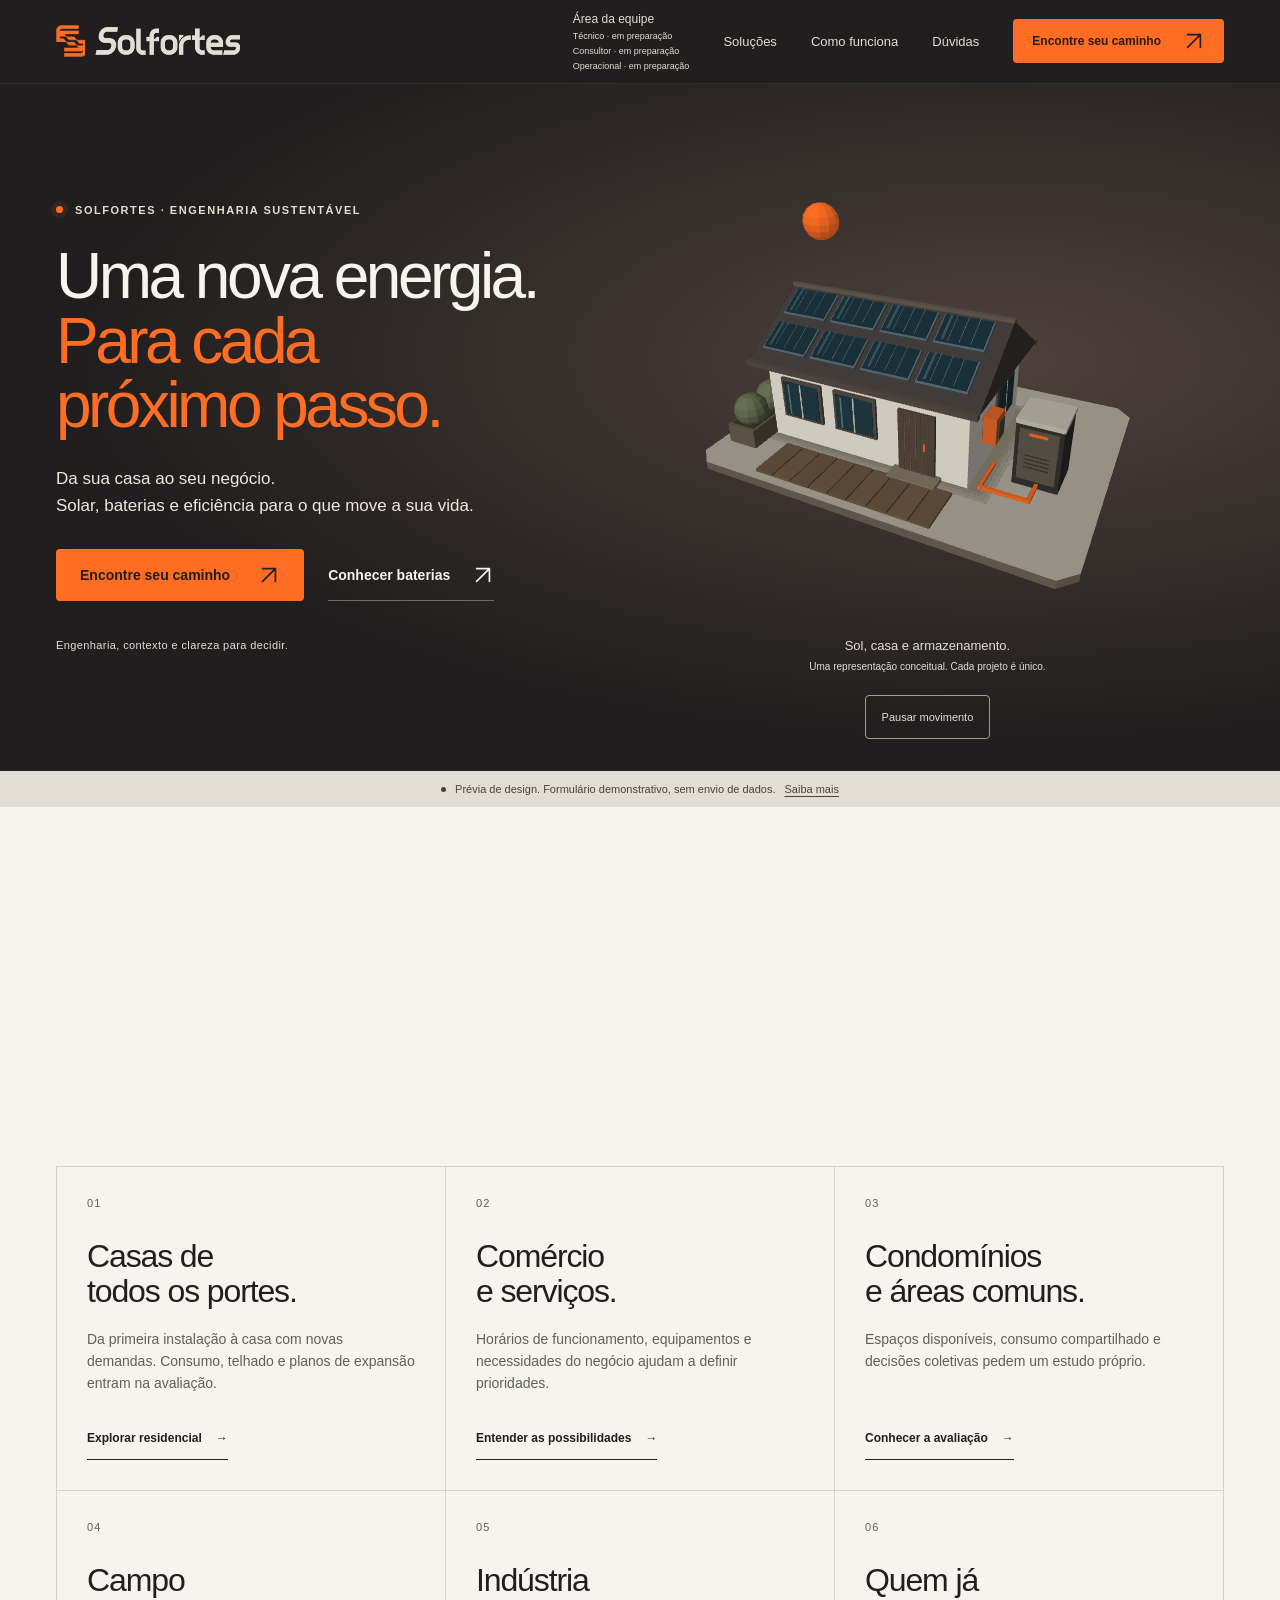
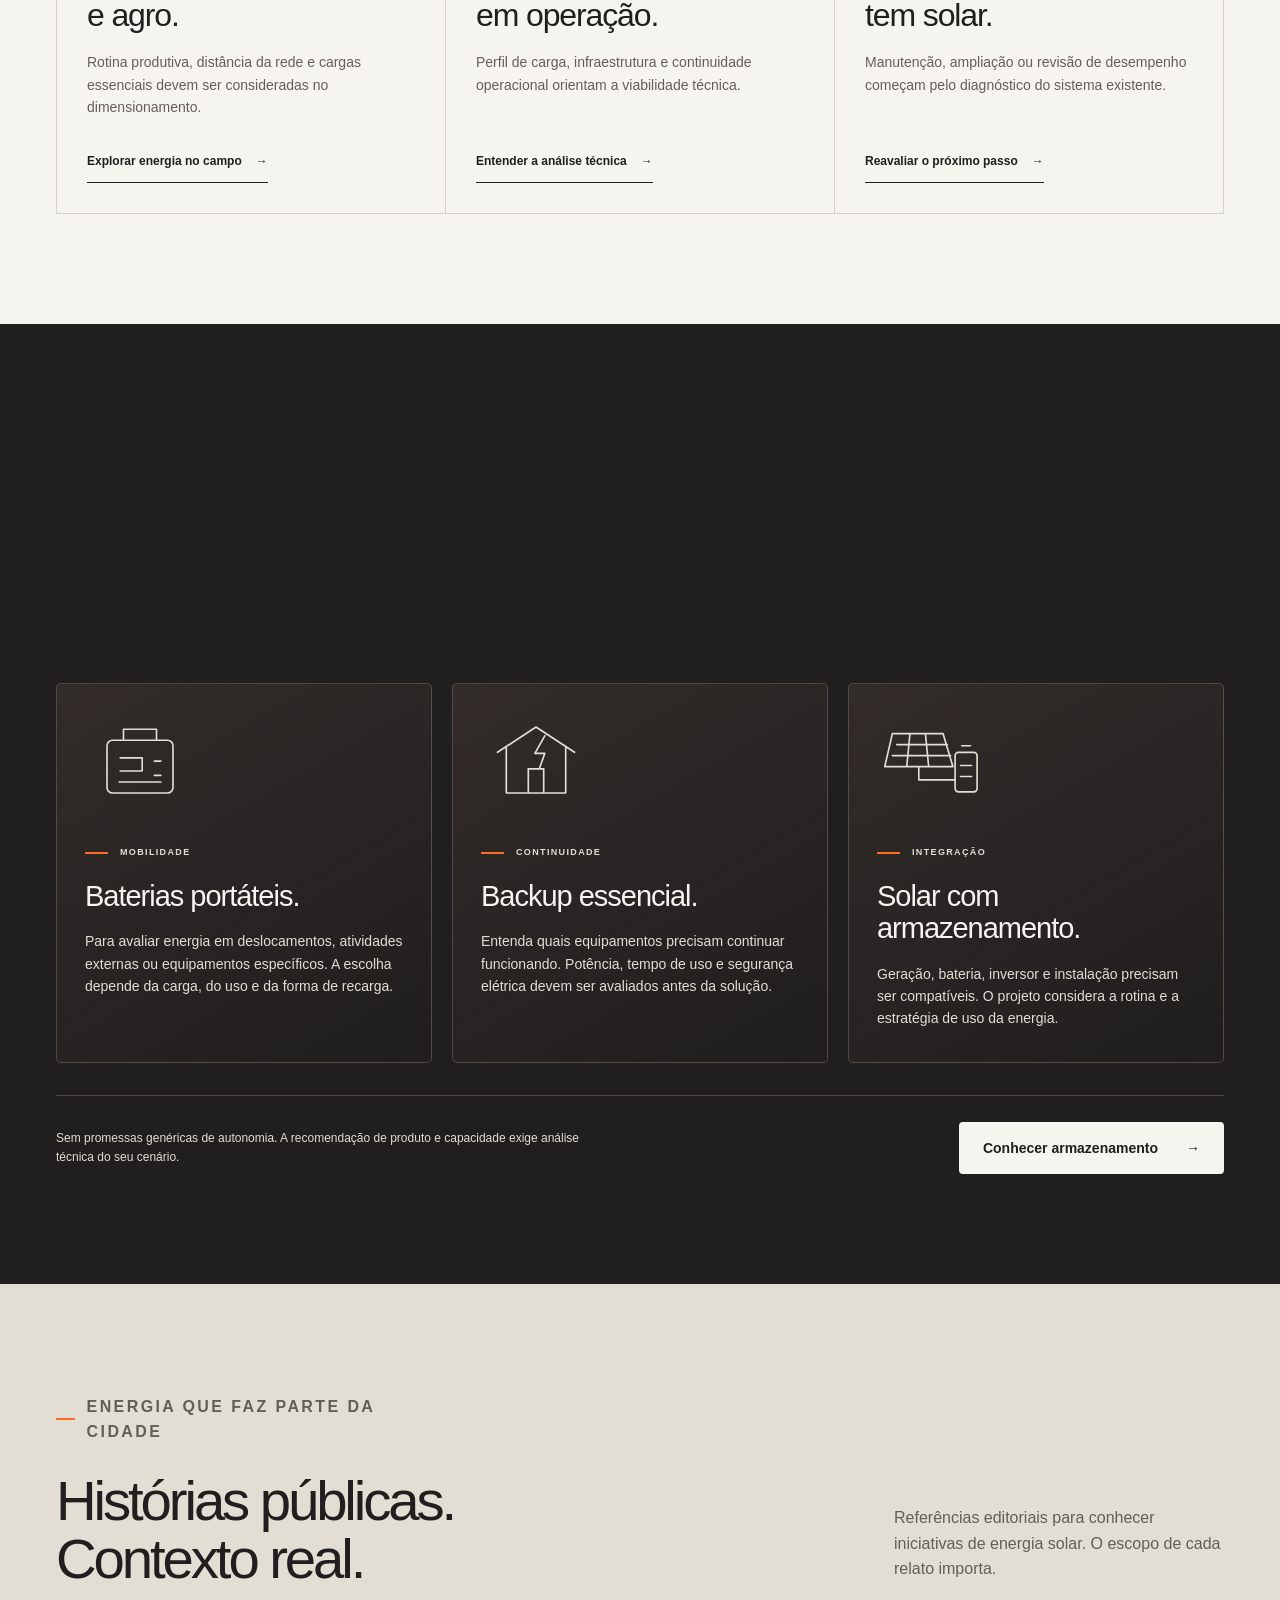
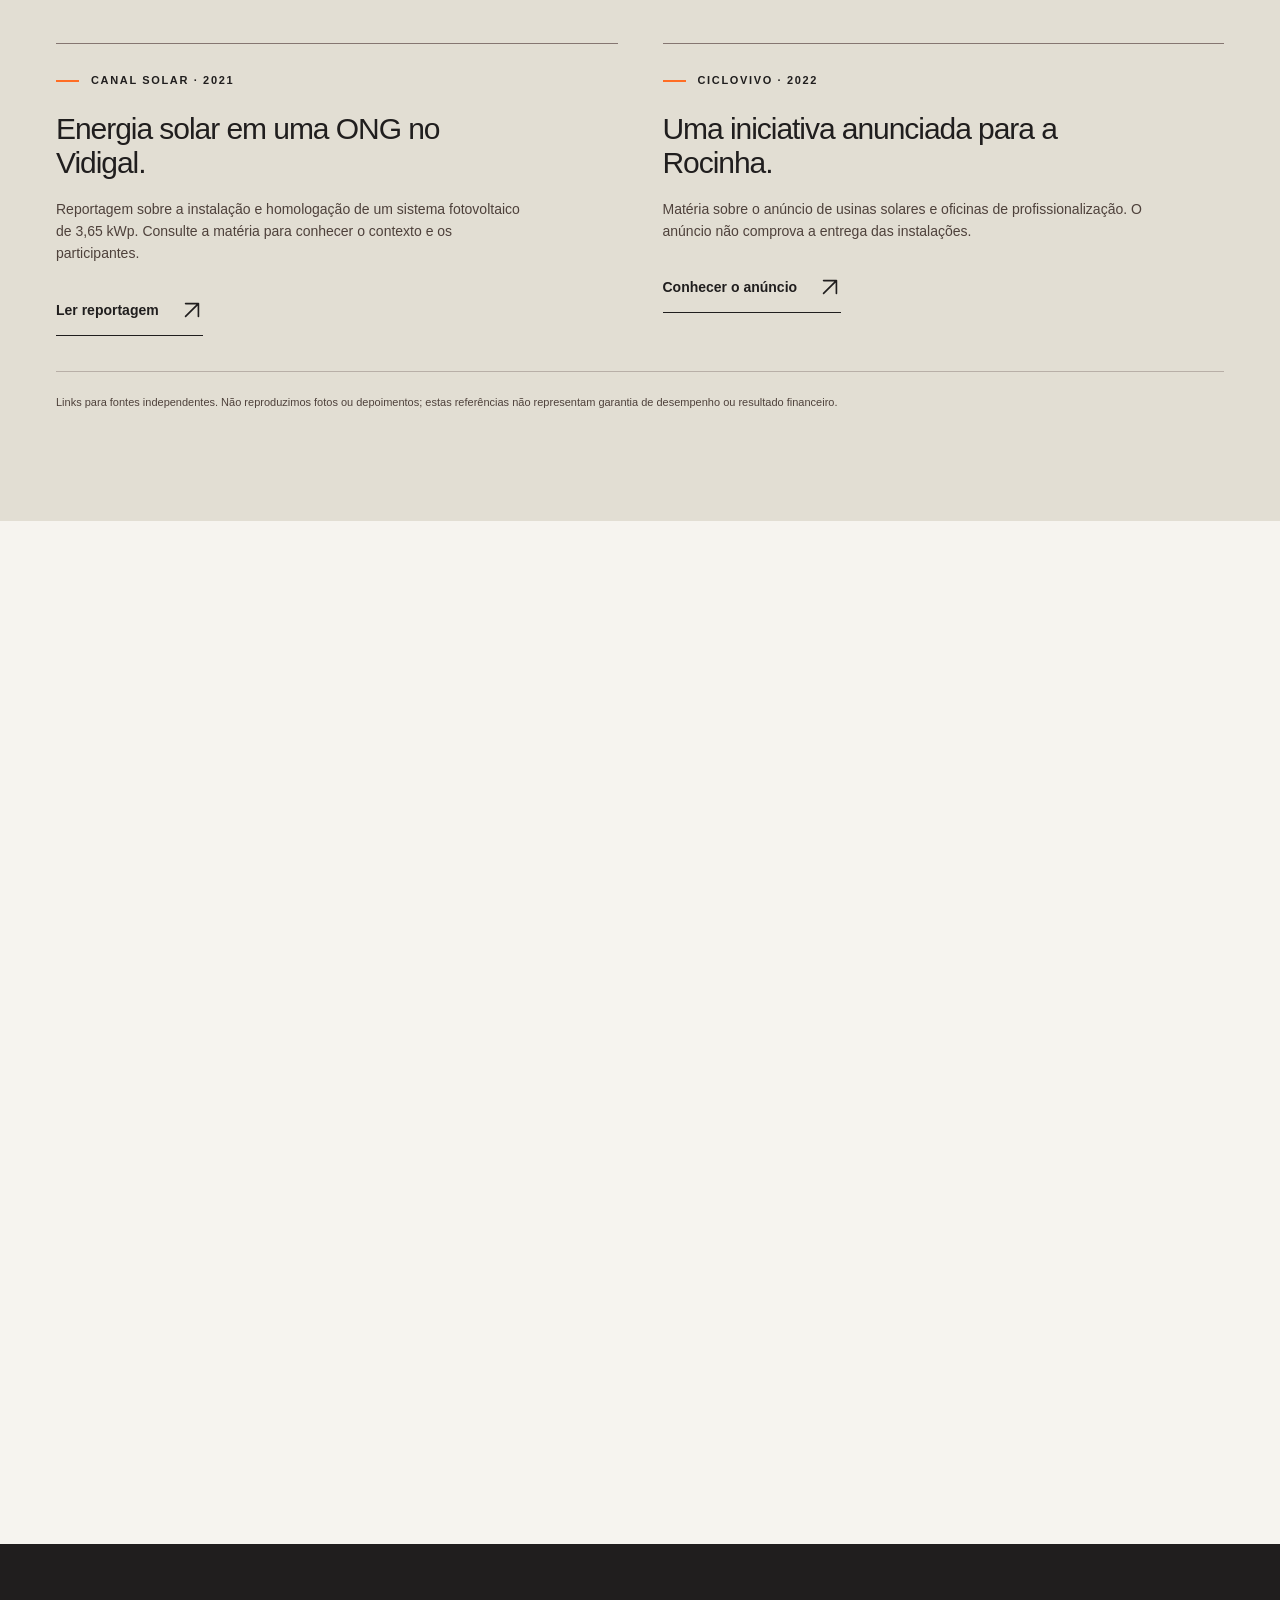
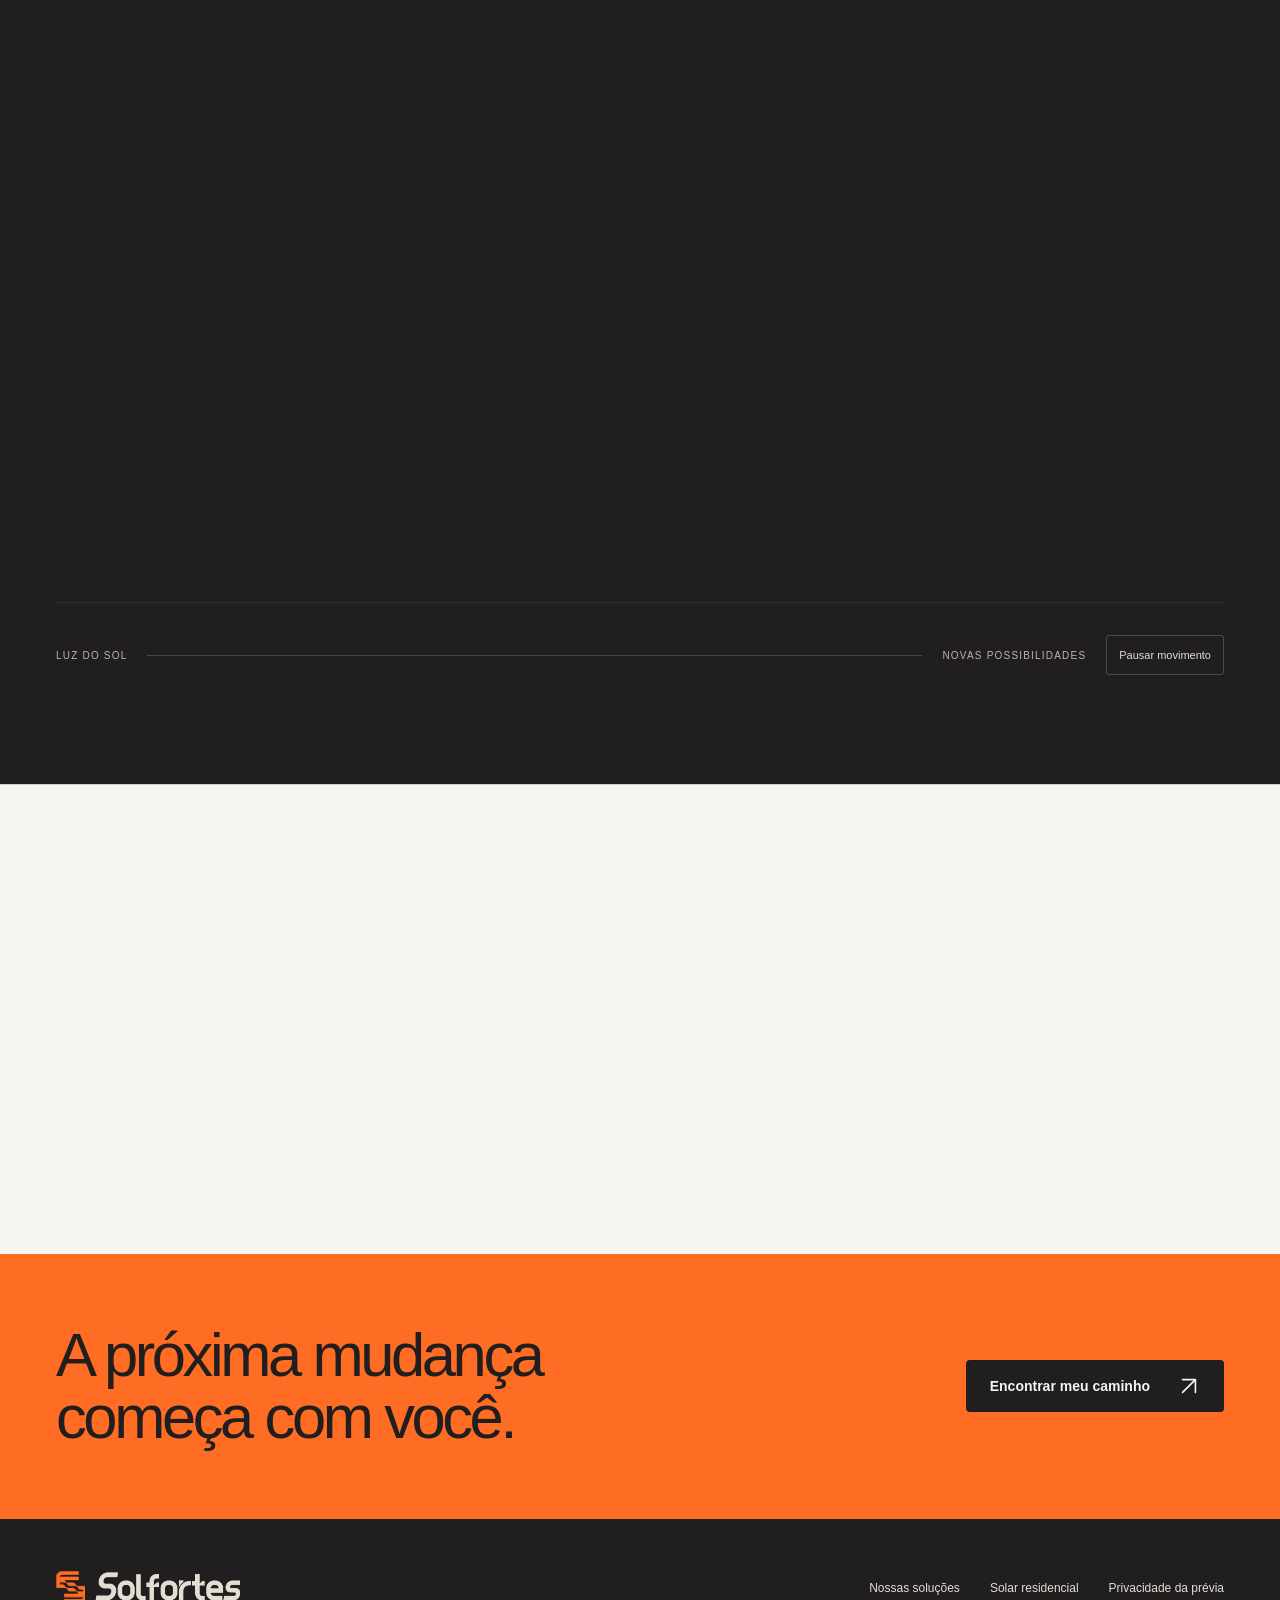
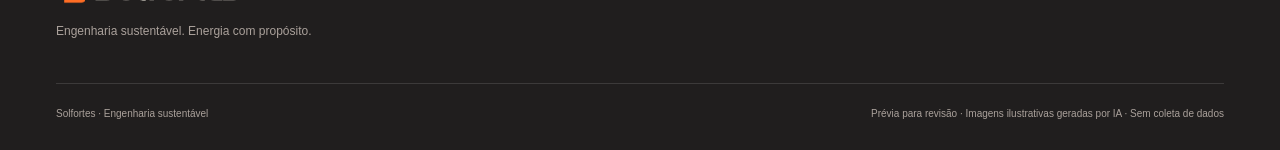
==== commit 3336346d: "Prepare verified simulated package; real integrations OFF" ====
--- a/index.html
+++ b/index.html
@@ -1,4 +1,4 @@
-<!doctype html><html lang="pt-BR"><head><meta charset="utf-8"><meta name="viewport" content="width=device-width,initial-scale=1"><meta name="robots" content="noindex,nofollow"><meta name="description" content="Energia solar, armazenamento e eficiência energética. Conheça a Solfortes e avalie o próximo passo para seu projeto."><meta http-equiv="Content-Security-Policy" content="default-src 'none'; img-src 'self' data:; style-src 'self'; script-src 'self'; connect-src 'none'; form-action 'none'; base-uri 'none'; object-src 'none'"><meta name="theme-color" content="#201e1e"><title>Solfortes | Uma nova energia para o seu próximo passo — prévia</title><link rel="stylesheet" href="./assets/style.css"><script defer src="./assets/site.js"></script><script defer src="./assets/solar-3d.js"></script><script defer src="./assets/webmcp-public.js"></script></head><body class="site-page"><a class="skip" href="#conteudo">Ir para conteúdo</a><header class="site-header"><div class="wrap nav-wrap"><a class="brand" href="./index.html" aria-label="Solfortes, início"><span class="brand-emblem" aria-hidden="true"><img src="./assets/logo.png" alt="" width="3512" height="2458"></span><span class="brand-word" aria-hidden="true"><img src="./assets/logo.png" alt="" width="3512" height="2458"></span></a><button class="menu-toggle" type="button" aria-label="Abrir menu" aria-expanded="false" aria-controls="main-nav"><span></span><span></span></button><nav class="main-nav" id="main-nav" aria-label="Navegação principal"><a href="./solucoes/index.html">Soluções</a><a href="./index.html#como-funciona">Como funciona</a><a href="./index.html#duvidas" data-hide-tablet>Dúvidas</a><a class="btn" href="./index.html#para-quem">Encontre seu caminho <svg class="arrow" width="22" height="22" viewBox="0 0 24 24" fill="none" stroke="currentColor" stroke-width="1.8" stroke-linecap="round" stroke-linejoin="round" aria-hidden="true" focusable="false"><path d="M5 19 19 5M5 5h14v14"/></svg></a></nav></div></header><main id="conteudo"><section class="hero hero-v3"><div class="wrap hero-v3-grid"><div class="hero-copy"><div class="hero-kicker">Solfortes · Engenharia sustentável</div><h1>Uma nova energia.<br><span class="orange">Para cada<br>próximo passo.</span></h1><p class="lead">Da sua casa ao seu negócio.<br>Solar, baterias e eficiência para o que move a sua vida.</p><div class="hero-actions"><a class="btn" href="#para-quem">Encontre seu caminho <svg class="arrow" width="22" height="22" viewBox="0 0 24 24" fill="none" stroke="currentColor" stroke-width="1.8" stroke-linecap="round" stroke-linejoin="round" aria-hidden="true" focusable="false"><path d="M5 19 19 5M5 5h14v14"/></svg></a><a class="text-link" href="#armazenamento">Conhecer baterias <svg class="arrow" width="22" height="22" viewBox="0 0 24 24" fill="none" stroke="currentColor" stroke-width="1.8" stroke-linecap="round" stroke-linejoin="round" aria-hidden="true" focusable="false"><path d="M5 19 19 5M5 5h14v14"/></svg></a></div><div class="hero-meta"><span>Engenharia, contexto e clareza para decidir.</span></div></div><figure class="geometry-figure">
+<!doctype html><html lang="pt-BR"><head><meta charset="utf-8"><meta name="viewport" content="width=device-width,initial-scale=1"><meta name="robots" content="noindex,nofollow"><meta name="description" content="Energia solar, armazenamento e eficiência energética. Conheça a Solfortes e avalie o próximo passo para seu projeto."><meta http-equiv="Content-Security-Policy" content="default-src 'none'; img-src 'self' data:; style-src 'self'; script-src 'self'; connect-src 'none'; form-action 'none'; base-uri 'none'; object-src 'none'"><meta name="theme-color" content="#201e1e"><title>Solfortes | Uma nova energia para o seu próximo passo — prévia</title><link rel="stylesheet" href="./assets/style.css"><script defer src="./assets/site.js"></script><script defer src="./assets/solar-3d.js"></script><script defer src="./assets/webmcp-public.js"></script></head><body class="site-page"><a class="skip" href="#conteudo">Ir para conteúdo</a><header class="site-header"><div class="wrap nav-wrap"><a class="brand" href="./index.html" aria-label="Solfortes, início"><span class="brand-emblem" aria-hidden="true"><img src="./assets/logo.png" alt="" width="3512" height="2458"></span><span class="brand-word" aria-hidden="true"><img src="./assets/logo.png" alt="" width="3512" height="2458"></span></a><button class="menu-toggle" type="button" aria-label="Abrir menu" aria-expanded="false" aria-controls="main-nav"><span></span><span></span></button><nav class="main-nav" id="main-nav" aria-label="Navegação principal"><div class="technician-entry" data-team-entry><span>Área da equipe</span><span class="team-roles"><span aria-disabled="true" data-role="technician">Técnico · em preparação</span><span aria-disabled="true" data-role="consultant">Consultor · em preparação</span><span aria-disabled="true" data-role="operations">Operacional · em preparação</span></span></div><a href="./solucoes/index.html">Soluções</a><a href="./index.html#como-funciona">Como funciona</a><a href="./index.html#duvidas" data-hide-tablet>Dúvidas</a><a class="btn" href="./index.html#para-quem">Encontre seu caminho <svg class="arrow" width="22" height="22" viewBox="0 0 24 24" fill="none" stroke="currentColor" stroke-width="1.8" stroke-linecap="round" stroke-linejoin="round" aria-hidden="true" focusable="false"><path d="M5 19 19 5M5 5h14v14"/></svg></a></nav></div></header><main id="conteudo"><section class="hero hero-v3"><div class="wrap hero-v3-grid"><div class="hero-copy"><div class="hero-kicker">Solfortes · Engenharia sustentável</div><h1>Uma nova energia.<br><span class="orange">Para cada<br>próximo passo.</span></h1><p class="lead">Da sua casa ao seu negócio.<br>Solar, baterias e eficiência para o que move a sua vida.</p><div class="hero-actions"><a class="btn" href="#para-quem">Encontre seu caminho <svg class="arrow" width="22" height="22" viewBox="0 0 24 24" fill="none" stroke="currentColor" stroke-width="1.8" stroke-linecap="round" stroke-linejoin="round" aria-hidden="true" focusable="false"><path d="M5 19 19 5M5 5h14v14"/></svg></a><a class="text-link" href="#armazenamento">Conhecer baterias <svg class="arrow" width="22" height="22" viewBox="0 0 24 24" fill="none" stroke="currentColor" stroke-width="1.8" stroke-linecap="round" stroke-linejoin="round" aria-hidden="true" focusable="false"><path d="M5 19 19 5M5 5h14v14"/></svg></a></div><div class="hero-meta"><span>Engenharia, contexto e clareza para decidir.</span></div></div><figure class="geometry-figure">
  <div class="geometry-stage">
   <svg class="geometry-fallback" viewBox="0 0 680 520" role="img" aria-label="Ilustração conceitual de uma casa com painéis solares e armazenamento">
    <ellipse cx="348" cy="425" rx="256" ry="48" fill="#000" opacity=".14"/>
--- a/assets/style.css
+++ b/assets/style.css
@@ -101,3 +101,8 @@
  .hero-v3 .hero-actions>.text-link{order:5;align-self:flex-start;margin-top:10px}
  .hero-v3 .hero-meta{order:6}
 }
+
+/* Technician entry: destination awaits verified deployment and access permissions. */
+.technician-entry{display:flex;flex-direction:column;gap:3px;font-size:12px;color:var(--sand);line-height:1.35}.technician-entry small{font-size:9px;color:var(--muted);max-width:140px}.technician-entry[aria-disabled="true"]{cursor:default}@media(max-width:700px){.main-nav .technician-entry{padding:12px 0}.technician-entry small{max-width:none}}
+
+.team-roles{display:flex;flex-direction:column;gap:3px;font-size:9px;color:var(--sand)}.team-roles [aria-disabled="true"]{cursor:default}@media(max-width:700px){.team-roles{font-size:12px;gap:8px}}
